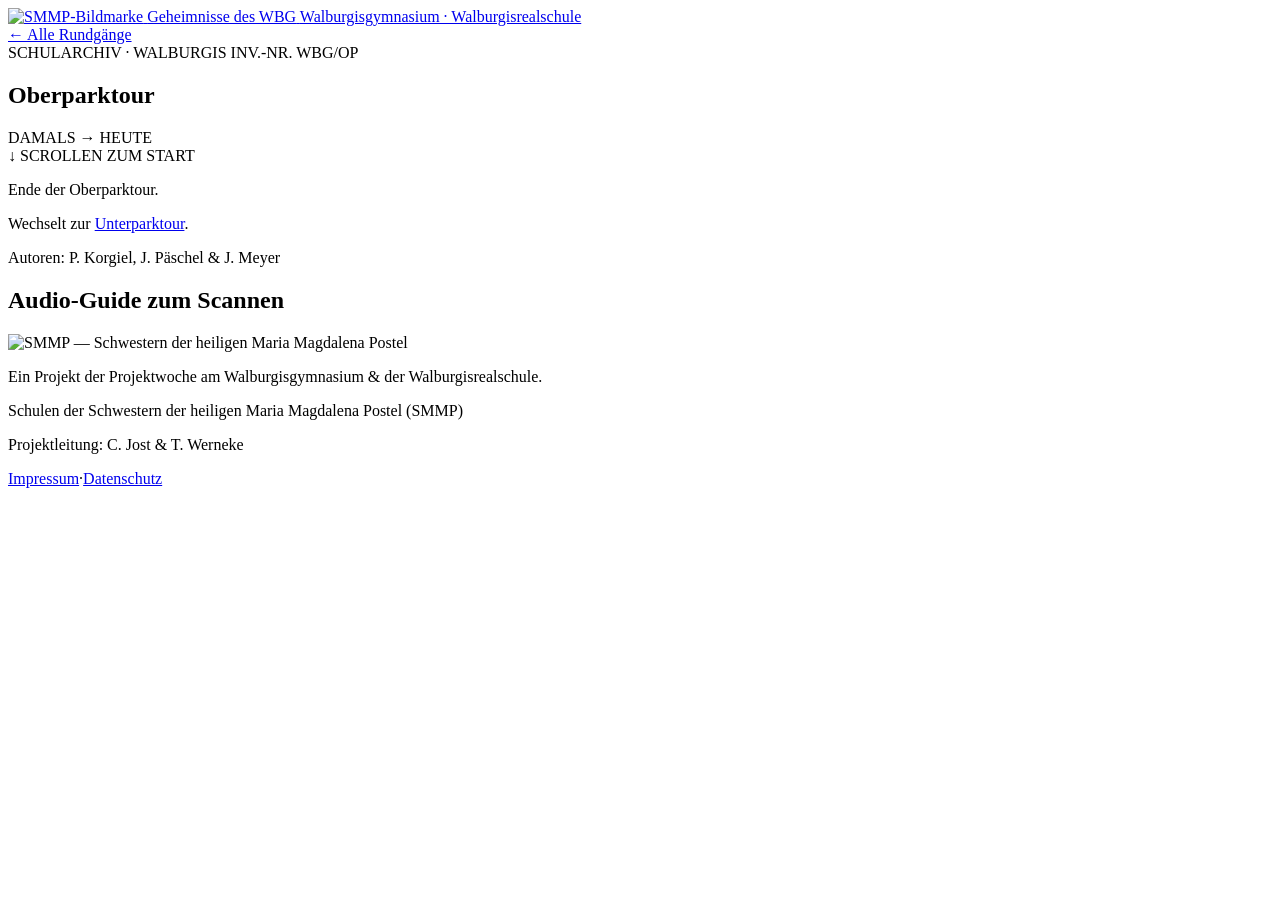
==== audioguide-oberpark.html @ 994c03fe "Add files via upload" ====
<!DOCTYPE html>
<html lang="de">
<head>
<meta charset="UTF-8">
<meta name="viewport" content="width=device-width, initial-scale=1.0">
<title>Oberparktour — Geheimnisse des WBG</title>
<meta name="description" content="Die Oberparktour: Hör-Rundgang durch den Oberpark des Walburgisgymnasiums & der Walburgisrealschule — alte Fotos reißen auf und zeigen das Heute.">
<link rel="icon" href="assets/img/favicon.png">
<link rel="preconnect" href="https://fonts.googleapis.com">
<link rel="preconnect" href="https://fonts.gstatic.com" crossorigin>
<link href="https://fonts.googleapis.com/css2?family=Special+Elite&family=Space+Grotesk:wght@400;500;600;700&display=swap" rel="stylesheet">
<script src="assets/js/qrcode.min.js?v=2"></script>
<link rel="stylesheet" href="assets/css/style.css?v=2">
<link rel="stylesheet" href="assets/css/audioguide.css?v=2">
</head>
<body data-theme="wbg">

<header class="site-header">
  <a class="brand" href="index.html">
    <span class="brand-logo"><img src="assets/img/smmp-bildmarke.jpg" alt="SMMP-Bildmarke"></span>
    <span class="brand-text">
      <span class="brand-title">Geheimnisse des WBG</span>
      <span class="brand-sub">Walburgisgymnasium · Walburgisrealschule</span>
    </span>
  </a>
  <nav class="crumbs"><a href="audioguide.html">← Alle Rundgänge</a></nav>
</header>

<div class="theme-switcher"></div>

<section class="hero">
  <div class="hero-paper"></div>
  <div class="hero-etikett">
    <div class="etikett-row">
      <span>SCHULARCHIV · WALBURGIS</span>
      <span>INV.-NR. WBG/OP</span>
    </div>
    <h1>Oberpark&shy;tour</h1>
    <div class="hero-years">
      <span class="ydamals">DAMALS</span>
      <span class="arrow">→</span>
      <span class="yheute">HEUTE</span>
    </div>
  </div>
  <div class="scroll-hint">↓ SCROLLEN ZUM START</div>
</section>

<!-- Die Stationen werden aus den Daten im Script unten erzeugt -->
<div id="stations"></div>

<section class="outro">
  <p class="outro-title">Ende der Oberparktour.</p>
  <p class="outro-sub">Wechselt zur <a href="audioguide-unterpark.html">Unterparktour</a>.</p>
  <p class="outro-autoren">Autoren: P. Korgiel, J. Päschel &amp; J. Meyer</p>
  <div class="qr-section">
    <h2>Audio-Guide zum Scannen</h2>
    <div class="qr-grid" id="qr-grid"></div>
  </div>
</section>

<footer class="site-footer">
  <img class="footer-logo" src="assets/img/smmp-logo.jpg" alt="SMMP — Schwestern der heiligen Maria Magdalena Postel">
  <p>Ein Projekt der Projektwoche am Walburgisgymnasium &amp; der Walburgisrealschule.</p>
  <p class="footer-note">Schulen der Schwestern der heiligen Maria Magdalena Postel (SMMP)</p>
  <p class="footer-note">Projektleitung: C. Jost &amp; T. Werneke</p>
  <nav class="footer-legal"><a href="rechtliches.html#impressum">Impressum</a><span>·</span><a href="rechtliches.html#datenschutz">Datenschutz</a></nav>
</footer>

<script>
/* ==================================================================
   STATIONEN DIESER ROUTE — neue Station = Block kopieren, anpassen.
   HTML, QR-Code und Audio-Player entstehen automatisch daraus.

   Medien: Jede Station hat einen eigenen Ordner unter
   assets/audio/Oberpark/Oberparktour/ (z.B. 1Klassentrakt) mit
   alt.jpg, heute.jpg und der Audio-Datei. Hier den Pfad eintragen,
   z.B. audio: 'assets/audio/Oberpark/Oberparktour/1Klassentrakt/aufnahme.m4a'
   ================================================================== */
var ROUTE = {
  /* Feste Adresse für die QR-Codes (GitHub Pages). Leer lassen würde
     automatisch die Adresse verwenden, unter der die Seite läuft. */
  baseUrl: 'https://thwerneke.github.io/Geheimnisse-des-WBG',
  page: 'audioguide-oberpark.html',
  stations: [
    {
      id: 'klassentrakt',
      name: 'Klassentrakt',
      title: 'Der Klassentrakt',
      year: 'FRÜHER',
      text: '',
      media: { old: 'assets/audio/Oberpark/Oberparktour/1Klassentrakt/alt.jpg', modern: 'assets/audio/Oberpark/Oberparktour/1Klassentrakt/heute.jpg', audio: 'assets/audio/Oberpark/Oberparktour/1Klassentrakt/Station 1A.m4a' }
    },
    {
      id: 'springbrunnen',
      name: 'Springbrunnen',
      title: 'Der Springbrunnen',
      year: 'FRÜHER',
      text: '',
      media: { old: 'assets/audio/Oberpark/Oberparktour/2Springbrunnen/alt.jpg', modern: 'assets/audio/Oberpark/Oberparktour/2Springbrunnen/heute.jpg', audio: 'assets/audio/Oberpark/Oberparktour/2Springbrunnen/Station 2A.m4a' }
    },
    {
      id: 'pavillon',
      name: 'Pavillon',
      title: 'Der Pavillon',
      year: 'FRÜHER',
      text: '',
      media: { old: 'assets/audio/Oberpark/Oberparktour/3Pavillion/alt.jpg', modern: 'assets/audio/Oberpark/Oberparktour/3Pavillion/heute.jpg', audio: 'assets/audio/Oberpark/Oberparktour/3Pavillion/Station 3A.m4a' }
    },
    {
      id: 'luft-und-sonnenbad',
      name: 'Luft- und Sonnenbad',
      title: 'Das Luft- und Sonnenbad',
      year: 'FRÜHER',
      text: '',
      media: { old: 'assets/audio/Oberpark/Oberparktour/4LuftundSonnenbad/damals.jpg', modern: 'assets/audio/Oberpark/Oberparktour/4LuftundSonnenbad/heute.jpg', audio: 'assets/audio/Oberpark/Oberparktour/4LuftundSonnenbad/Station 4A.m4a' }
    },
    {
      id: 'garten-und-feldanlage',
      name: 'Garten- und Feldanlage',
      title: 'Die Garten- und Feldanlage',
      year: 'FRÜHER',
      text: '',
      media: { old: 'assets/audio/Oberpark/Oberparktour/5Gartenanlage_Feldanlage/alt.jpg', modern: '', audio: 'assets/audio/Oberpark/Oberparktour/5Gartenanlage_Feldanlage/Station 5A.m4a' }
    },
    {
      id: 'tennis-und-sportplatz',
      name: 'Tennis- und Sportplatz',
      title: 'Tennis- und Sportplatz',
      year: 'FRÜHER',
      text: '',
      media: { old: 'assets/audio/Oberpark/Oberparktour/6Tennisplatz_Sportplatz/alt.jpg', modern: 'assets/audio/Oberpark/Oberparktour/6Tennisplatz_Sportplatz/heute.jpg', audio: 'assets/audio/Oberpark/Oberparktour/6Tennisplatz_Sportplatz/Station 6A.m4a' }
    },
    {
      id: 'gewaechshaeuser',
      name: 'Gewächshäuser',
      title: 'Die Gewächshäuser',
      year: 'FRÜHER',
      text: '',
      media: { old: 'assets/audio/Oberpark/Oberparktour/7Gewächshäuser/alt.jpg', modern: '', audio: 'assets/audio/Oberpark/Oberparktour/7Gewächshäuser/Station 7a.m4a' }
    },
    {
      id: 'kartoffelkeller',
      name: 'Kartoffelkeller',
      title: 'Der Kartoffelkeller',
      year: 'FRÜHER',
      text: '',
      media: { old: '', modern: 'assets/audio/Oberpark/Oberparktour/8Kartoffelkeller/heute.jpg', audio: 'assets/audio/Oberpark/Oberparktour/8Kartoffelkeller/Station 8A.m4a' }
    },
    {
      id: 'huehnerstall',
      name: 'Hühnerstall',
      title: 'Der Hühnerstall',
      year: 'FRÜHER',
      text: '',
      media: { old: '', modern: 'assets/audio/Oberpark/Oberparktour/9Hühnerstall/heute.jpg', audio: 'assets/audio/Oberpark/Oberparktour/9Hühnerstall/Station 9A.m4a' }
    }
  ]
};
</script>
<script src="assets/js/common.js?v=2"></script>
<script src="assets/js/audioguide.js?v=3"></script>
</body>
</html>
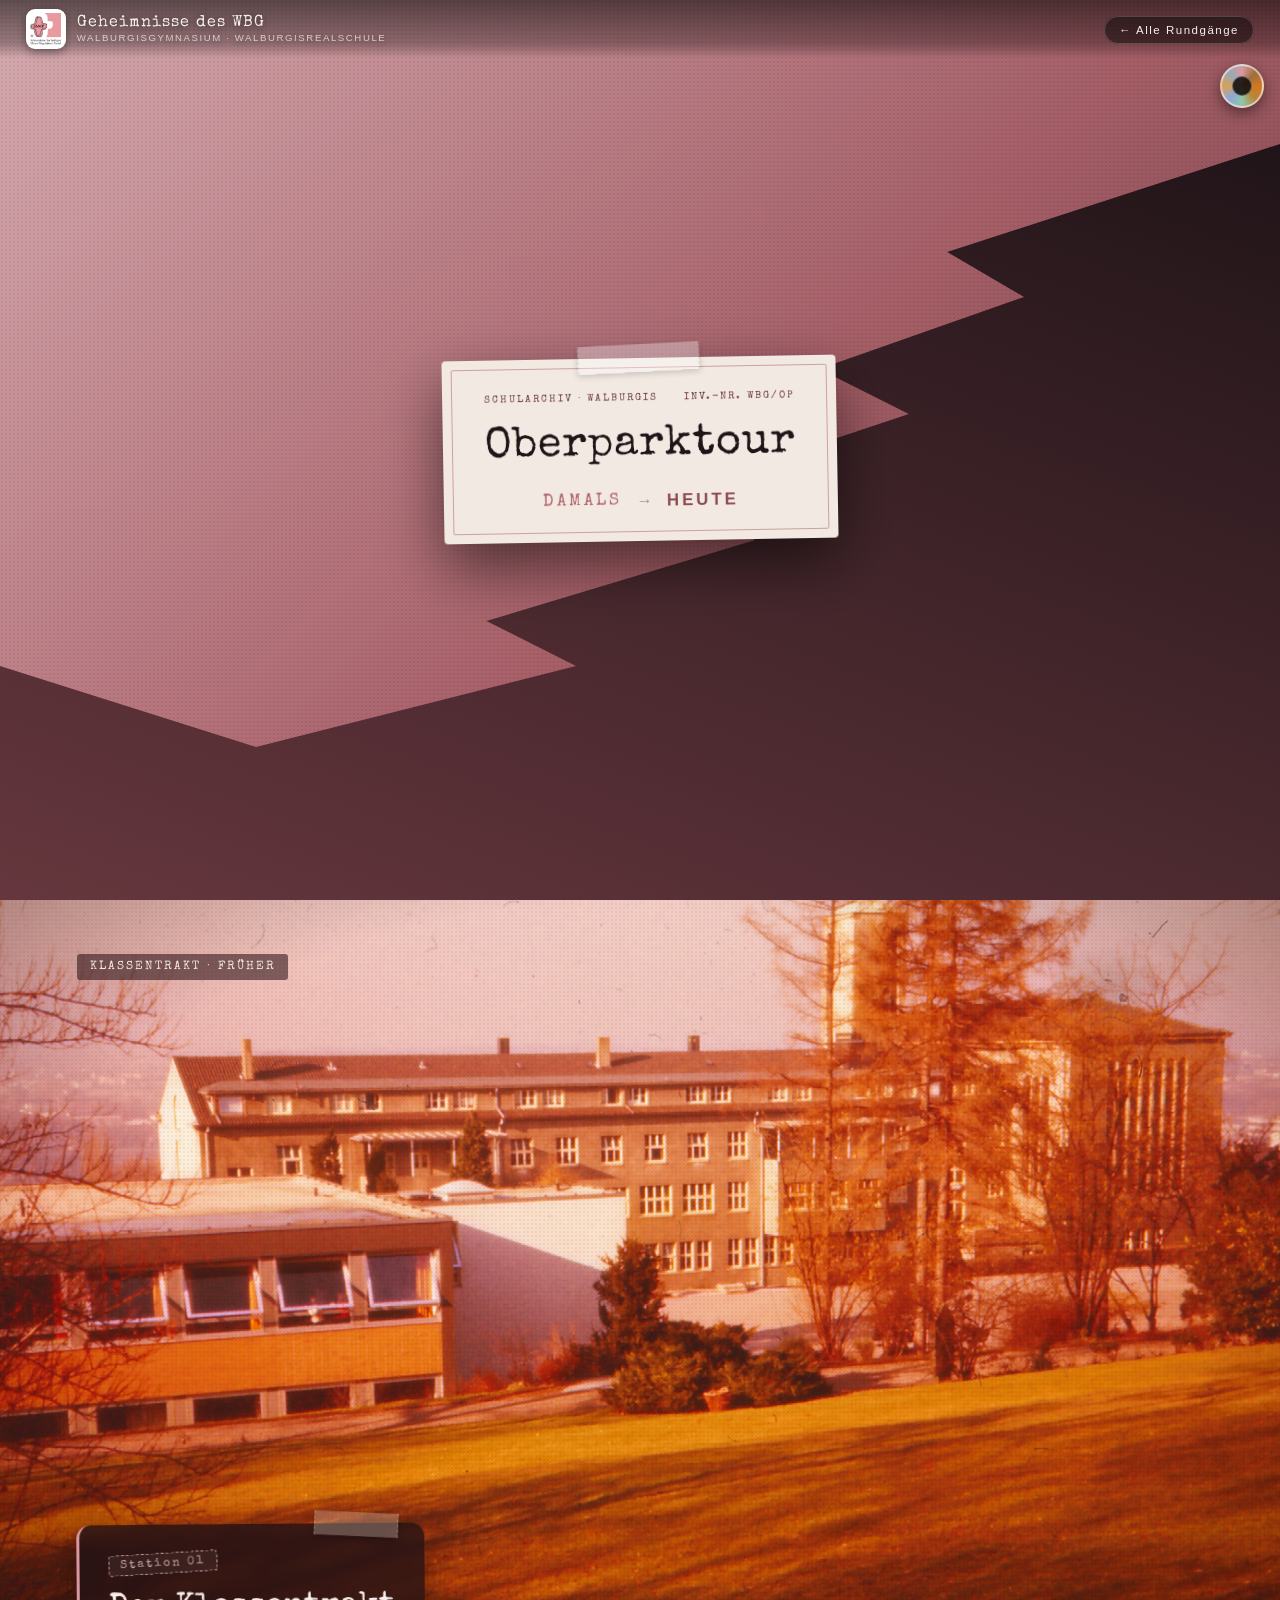
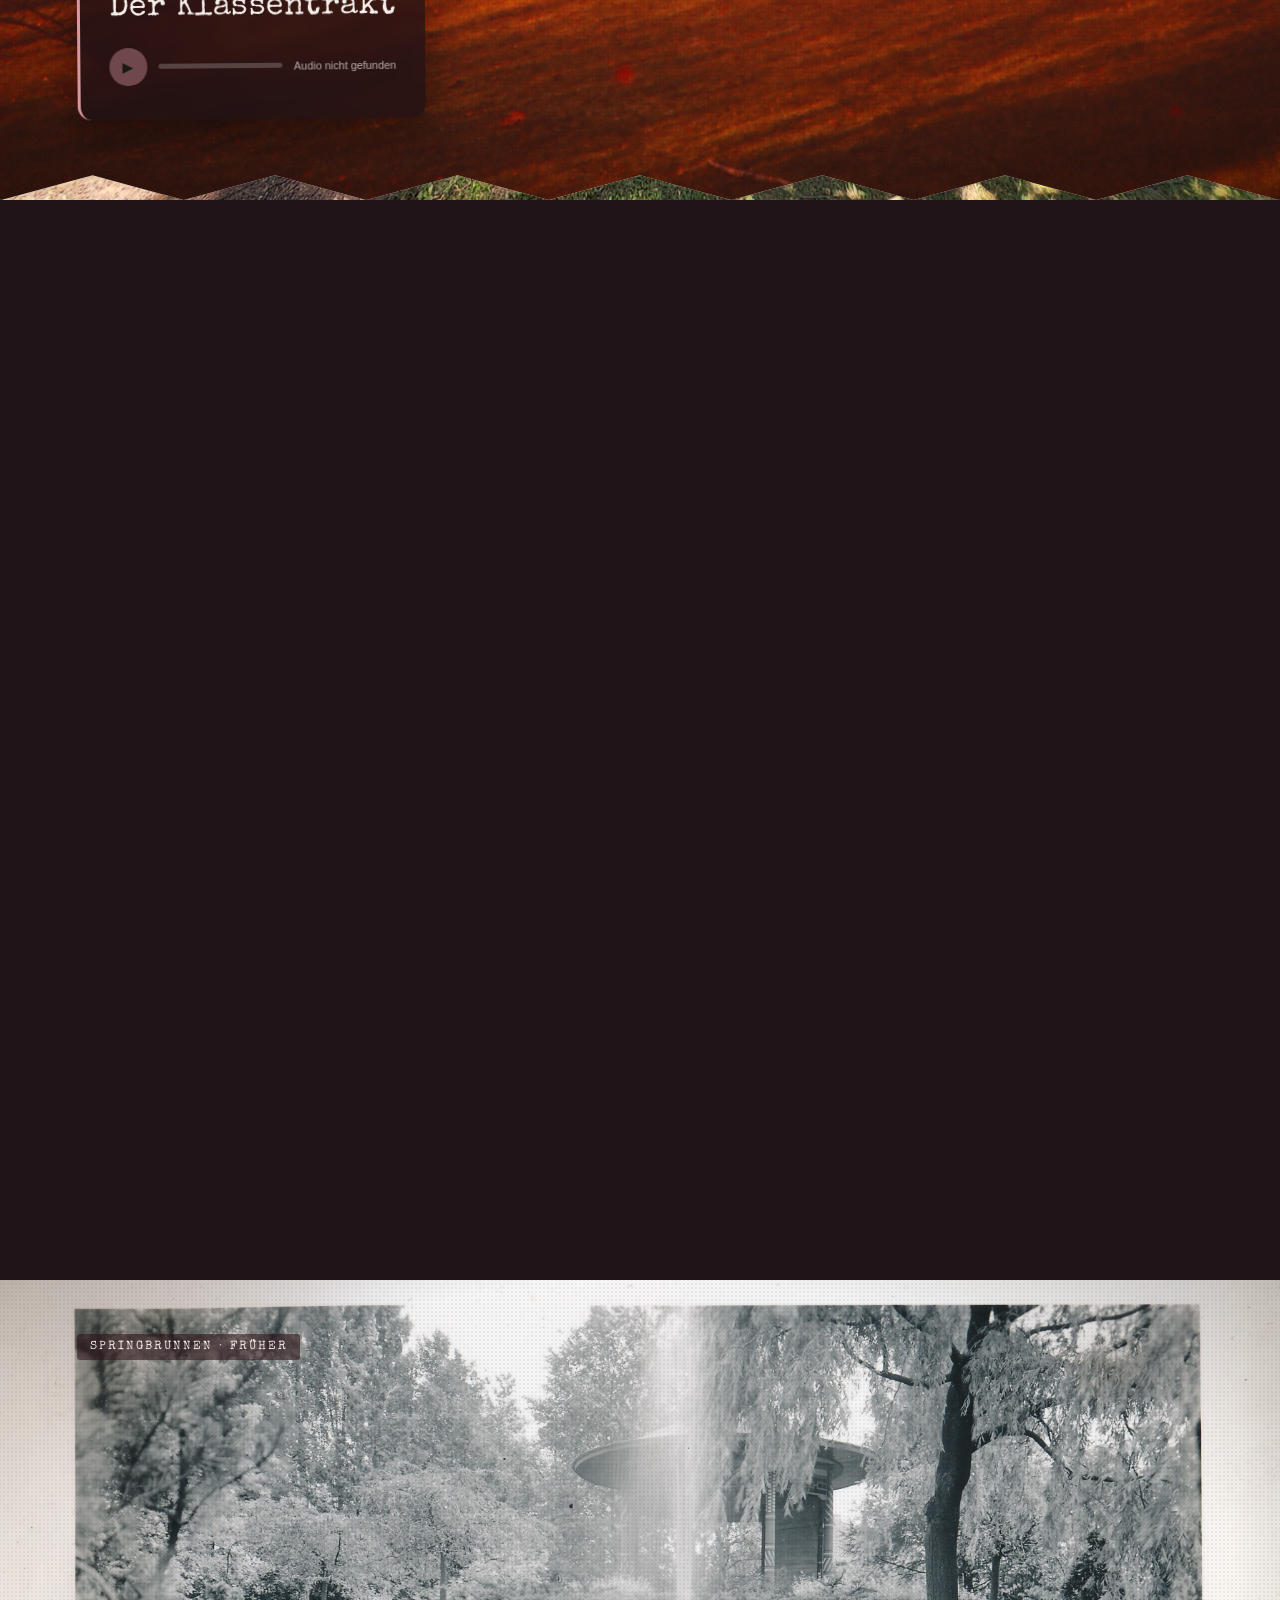
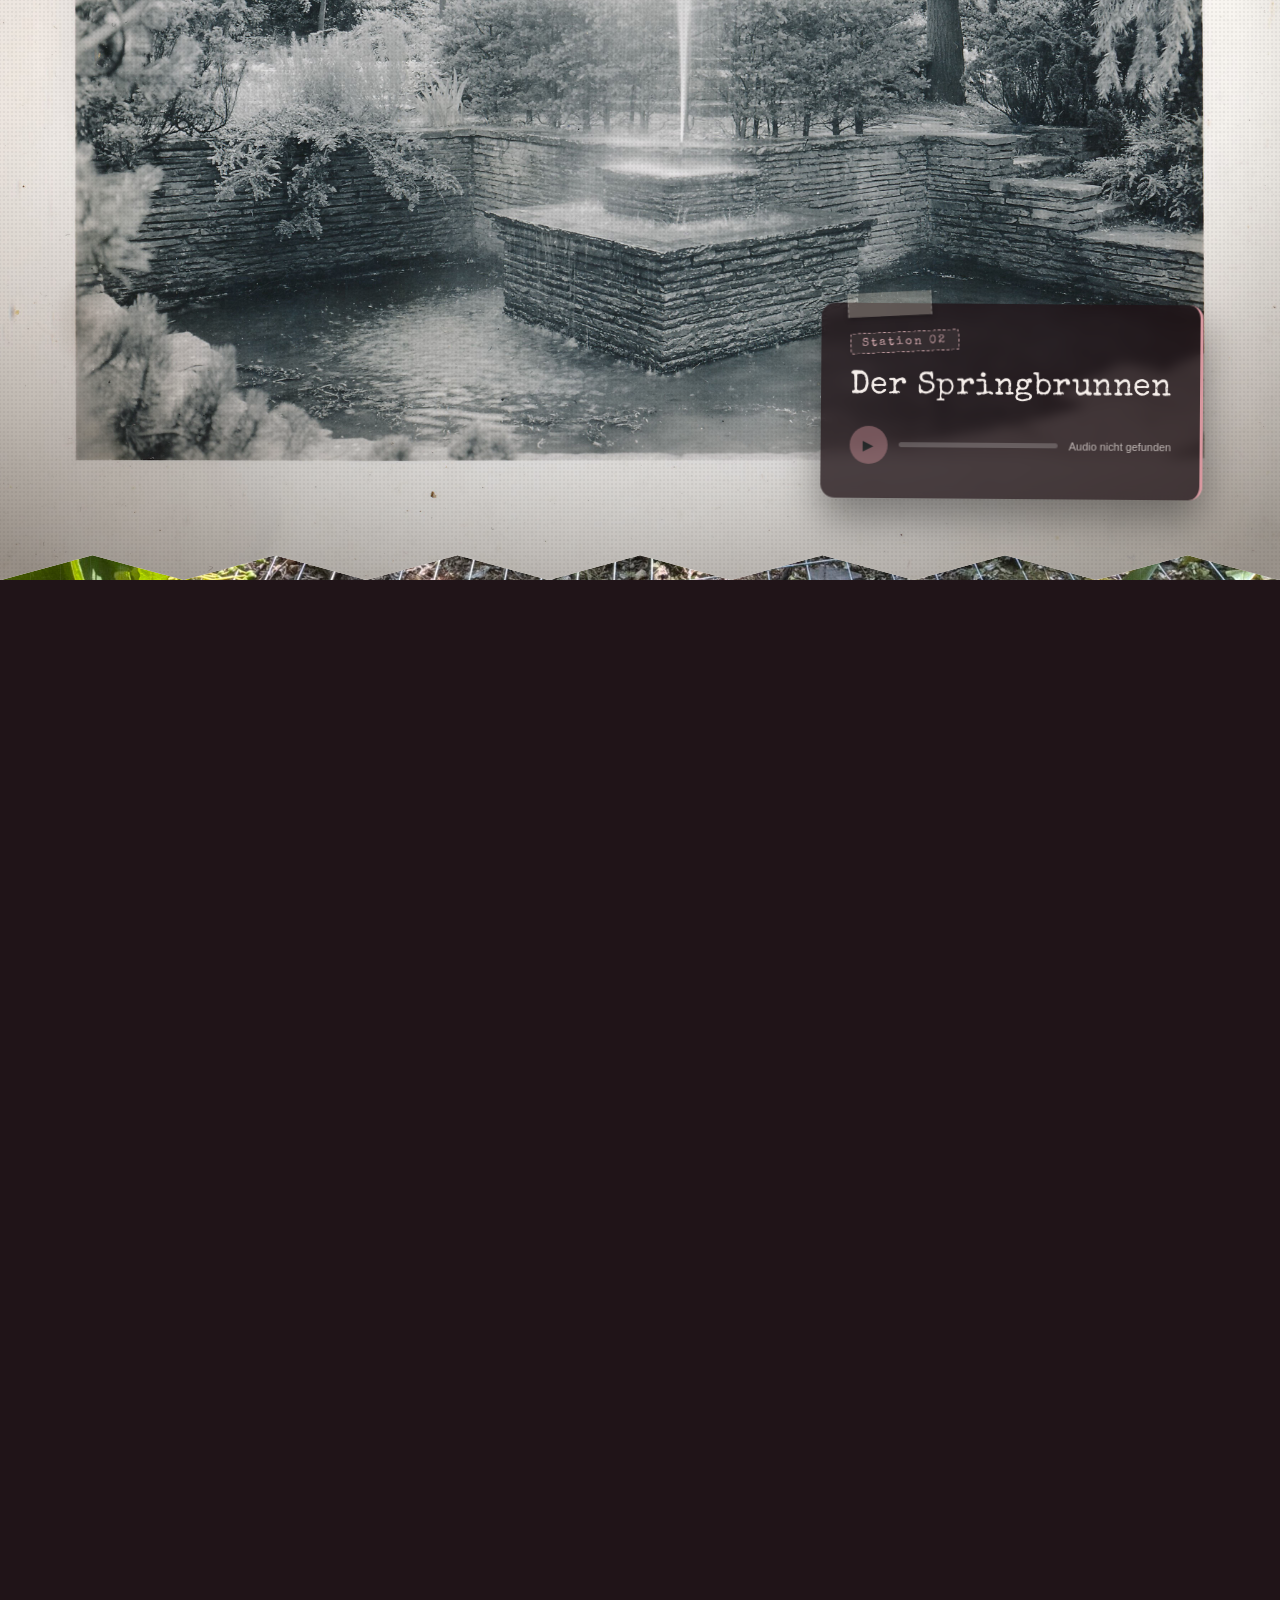
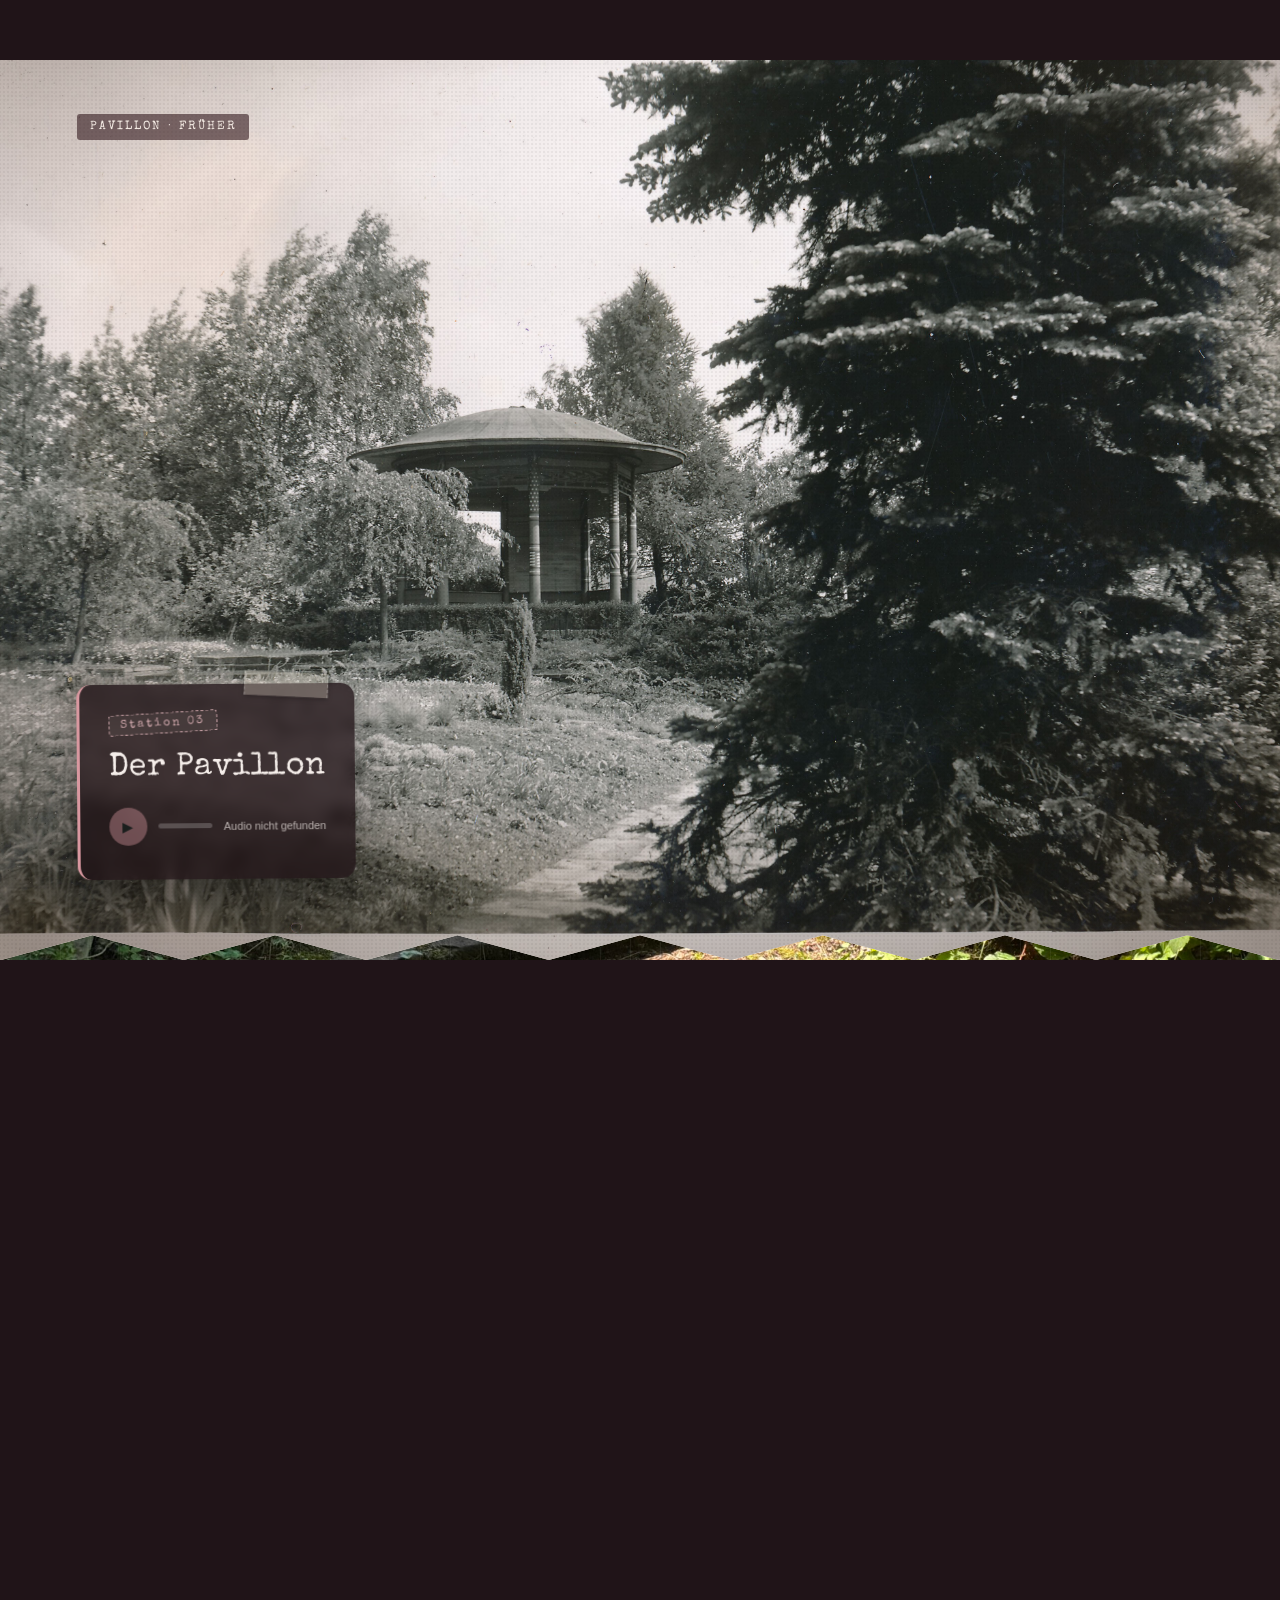
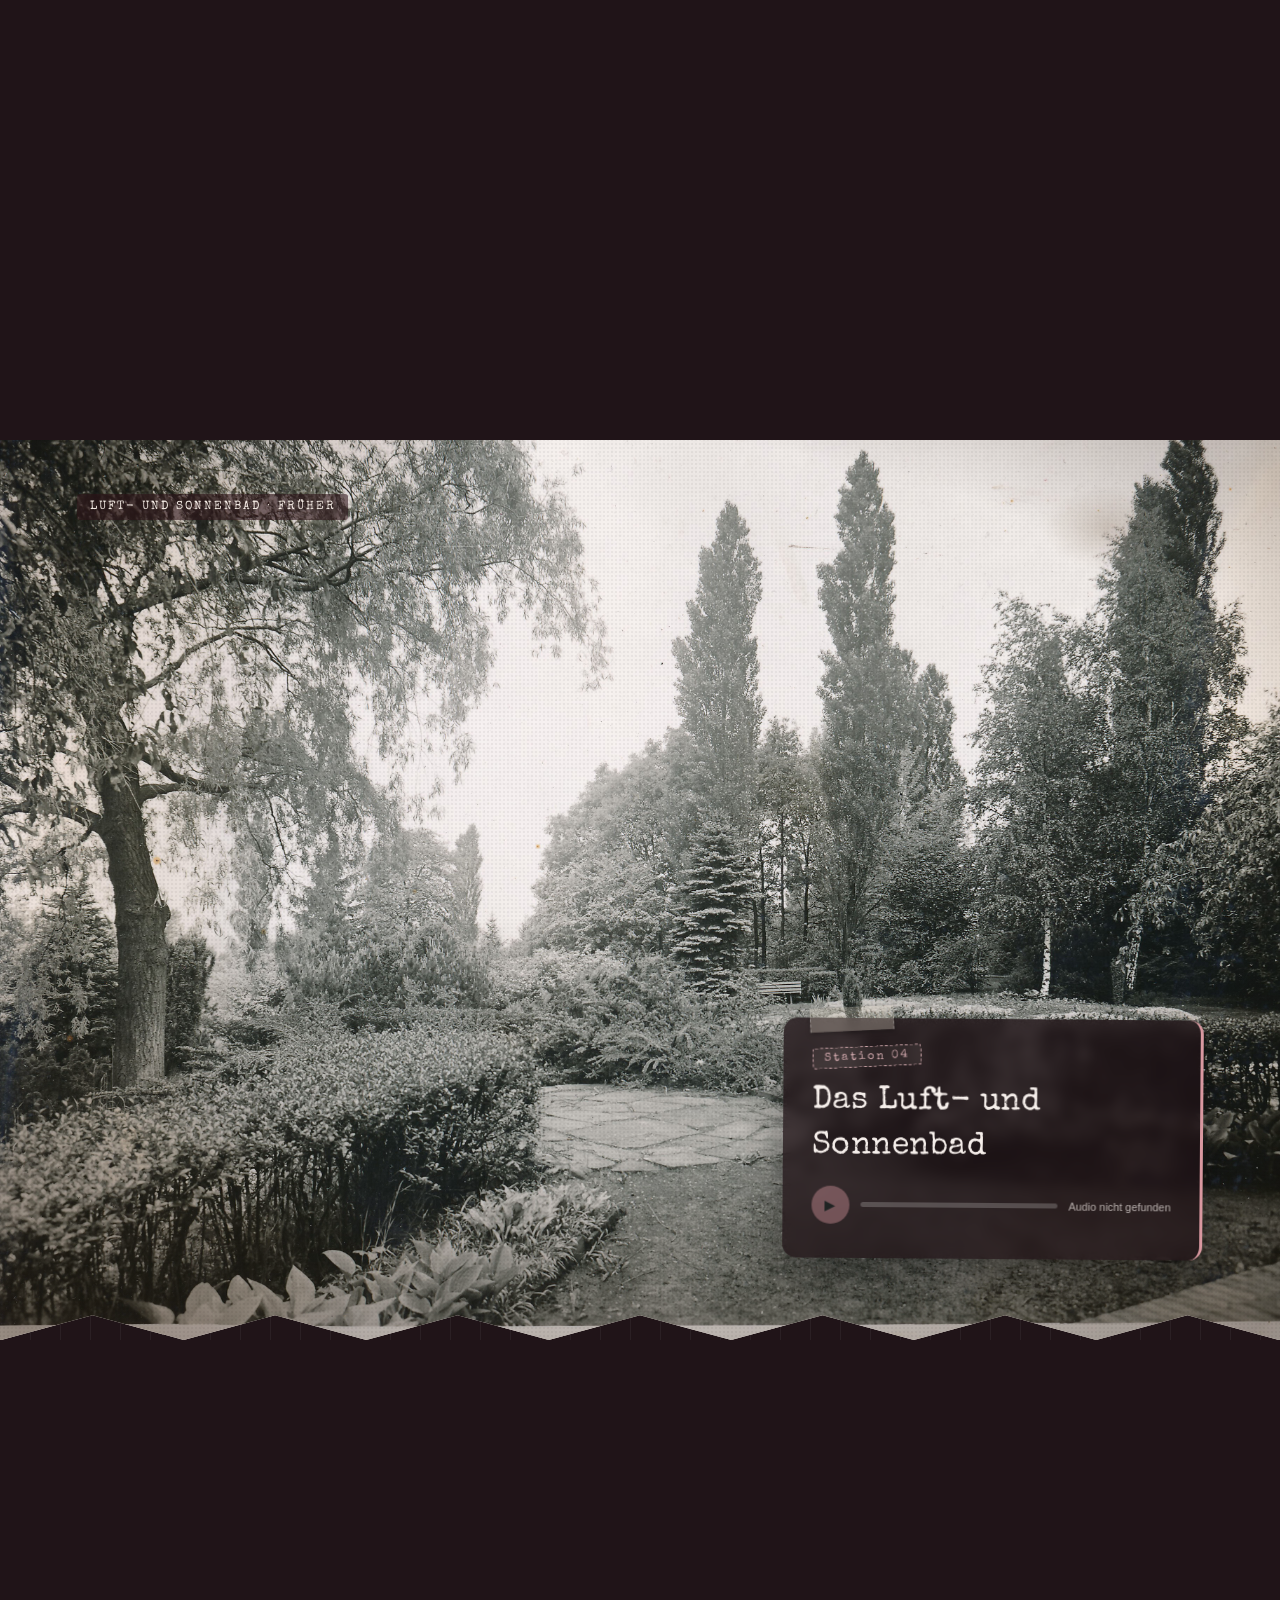
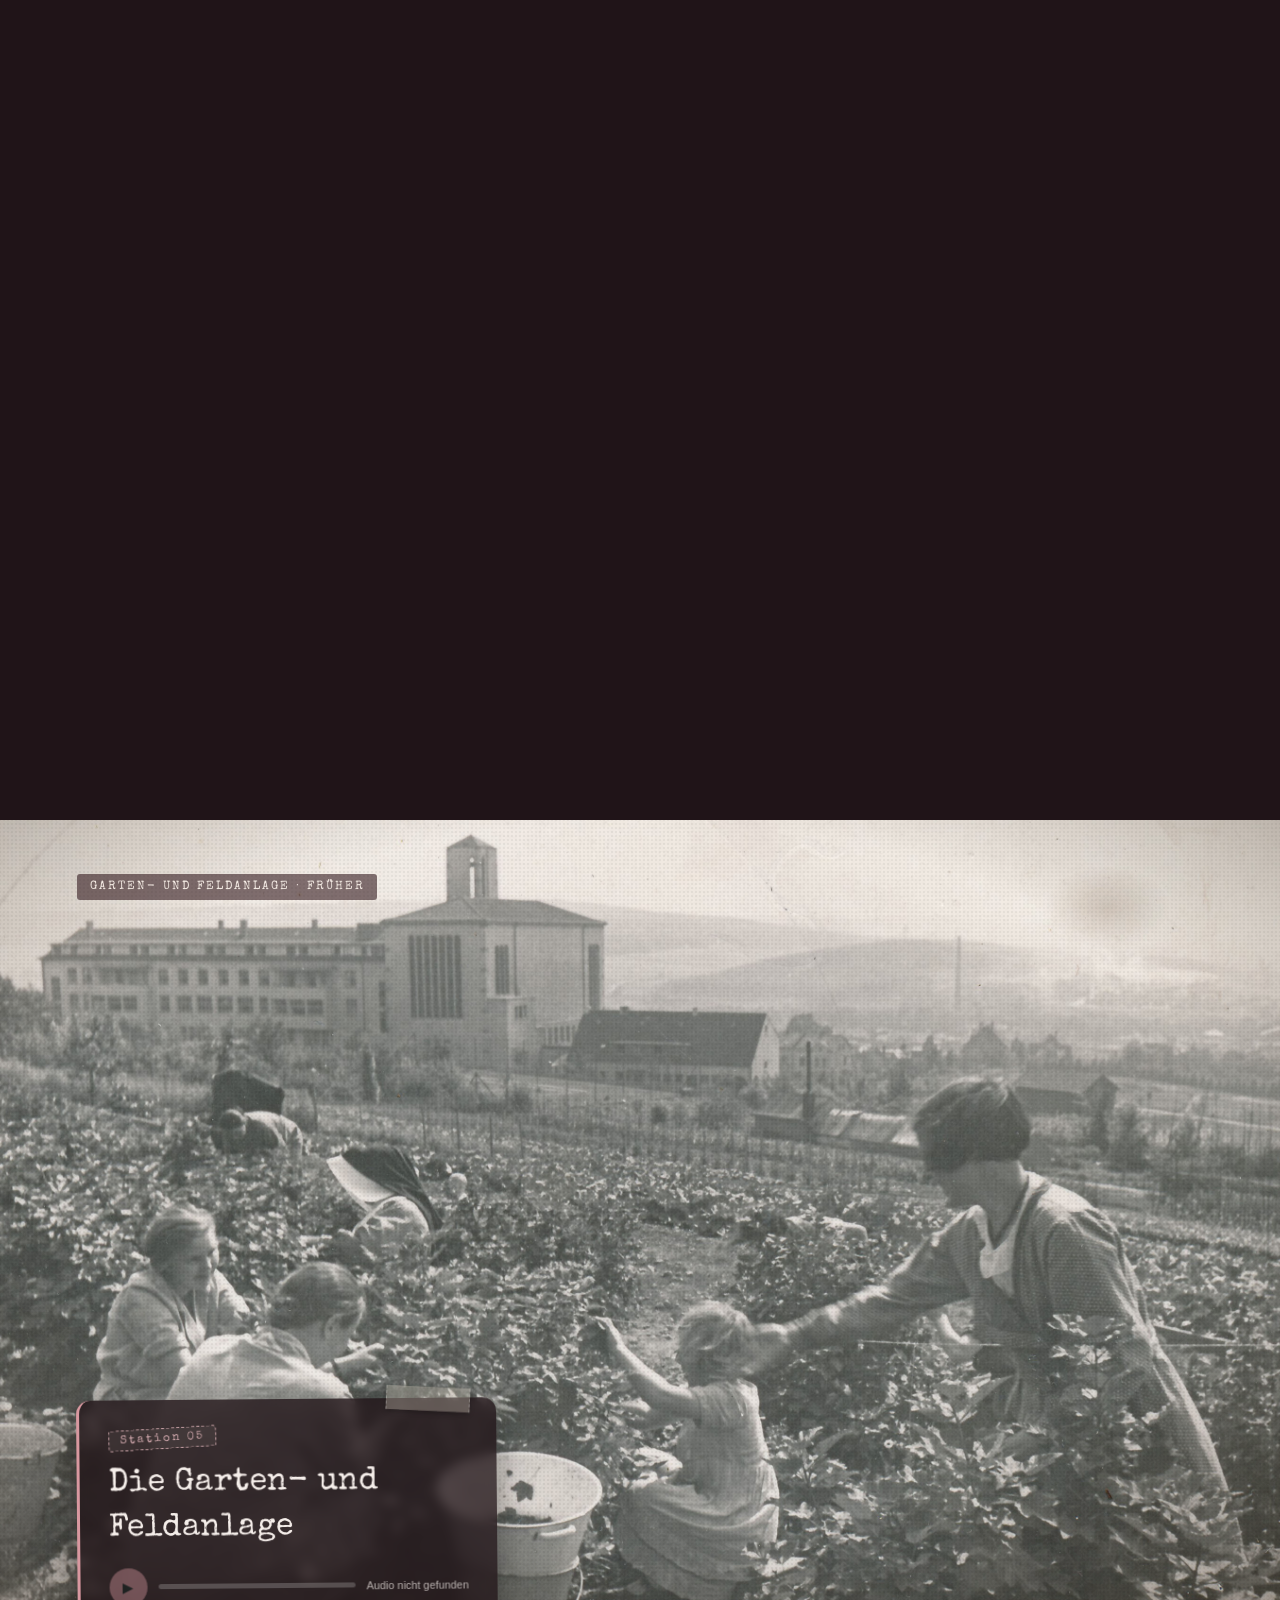
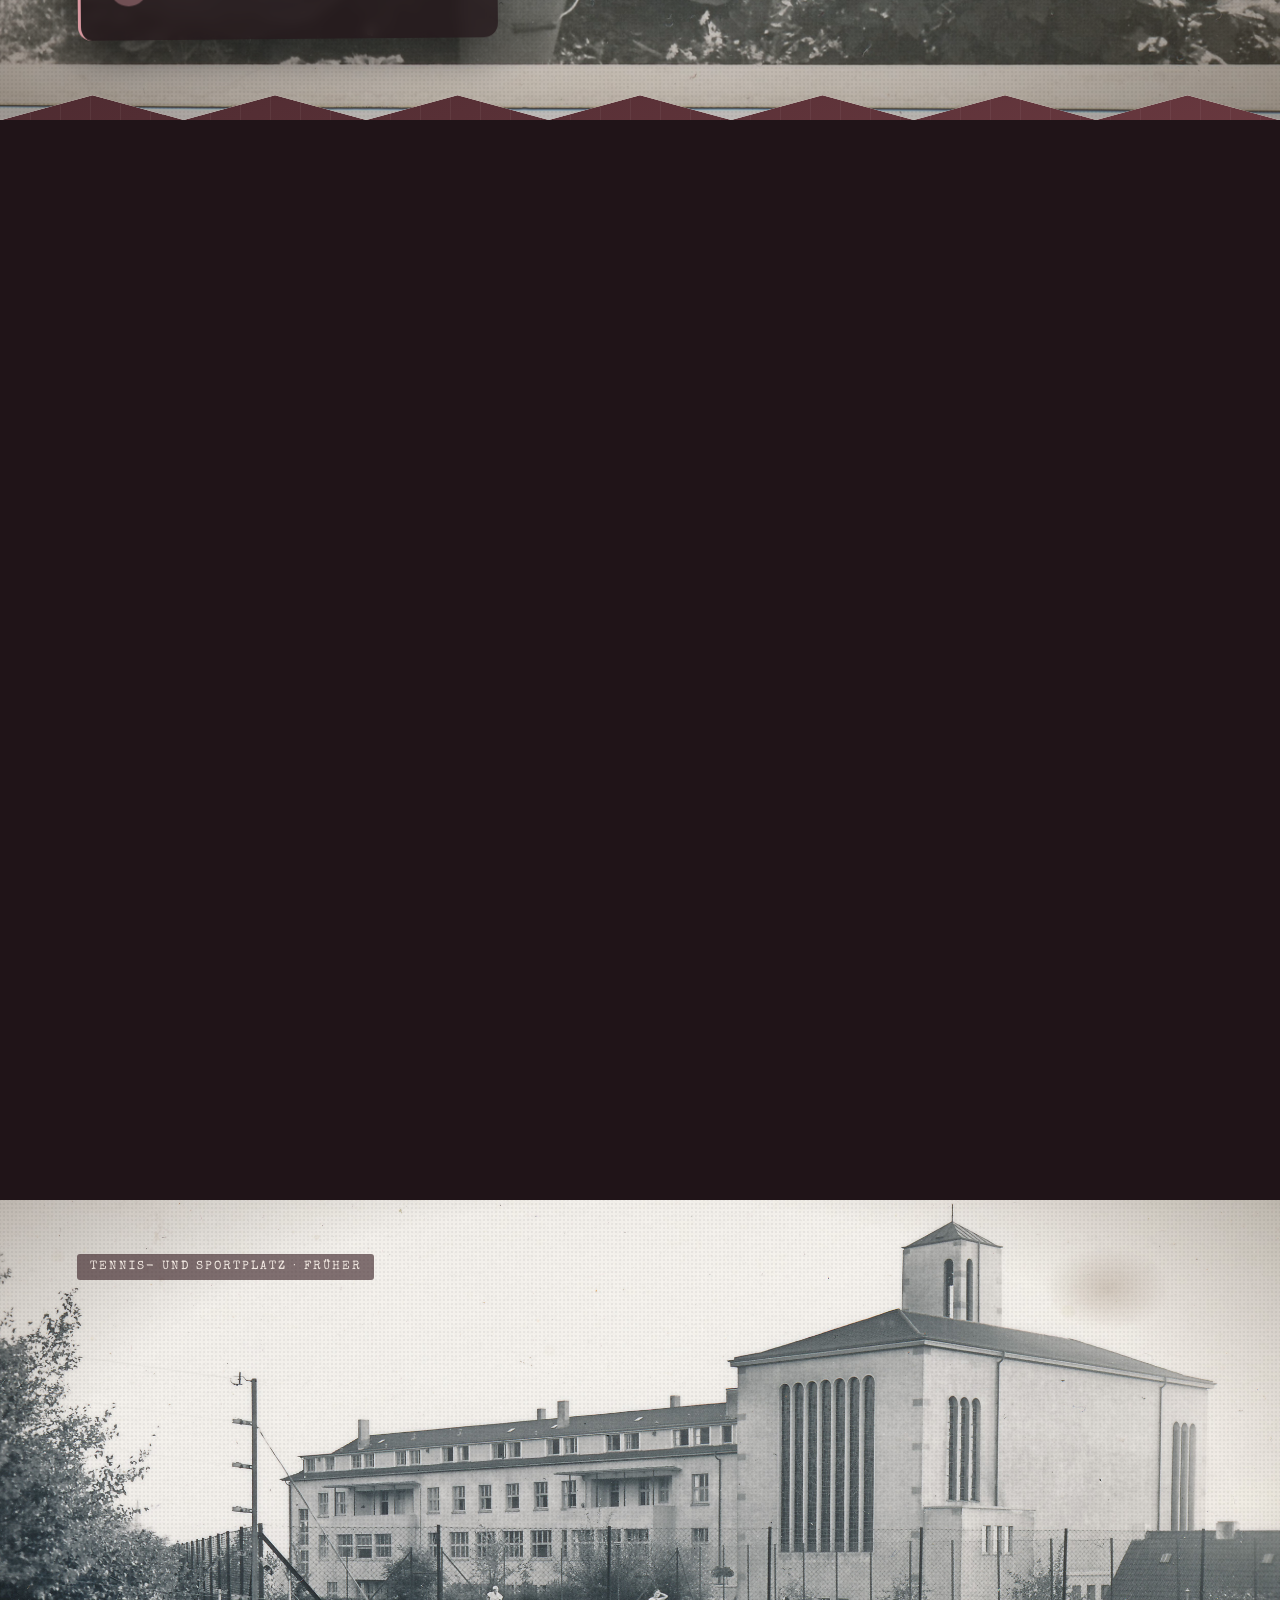
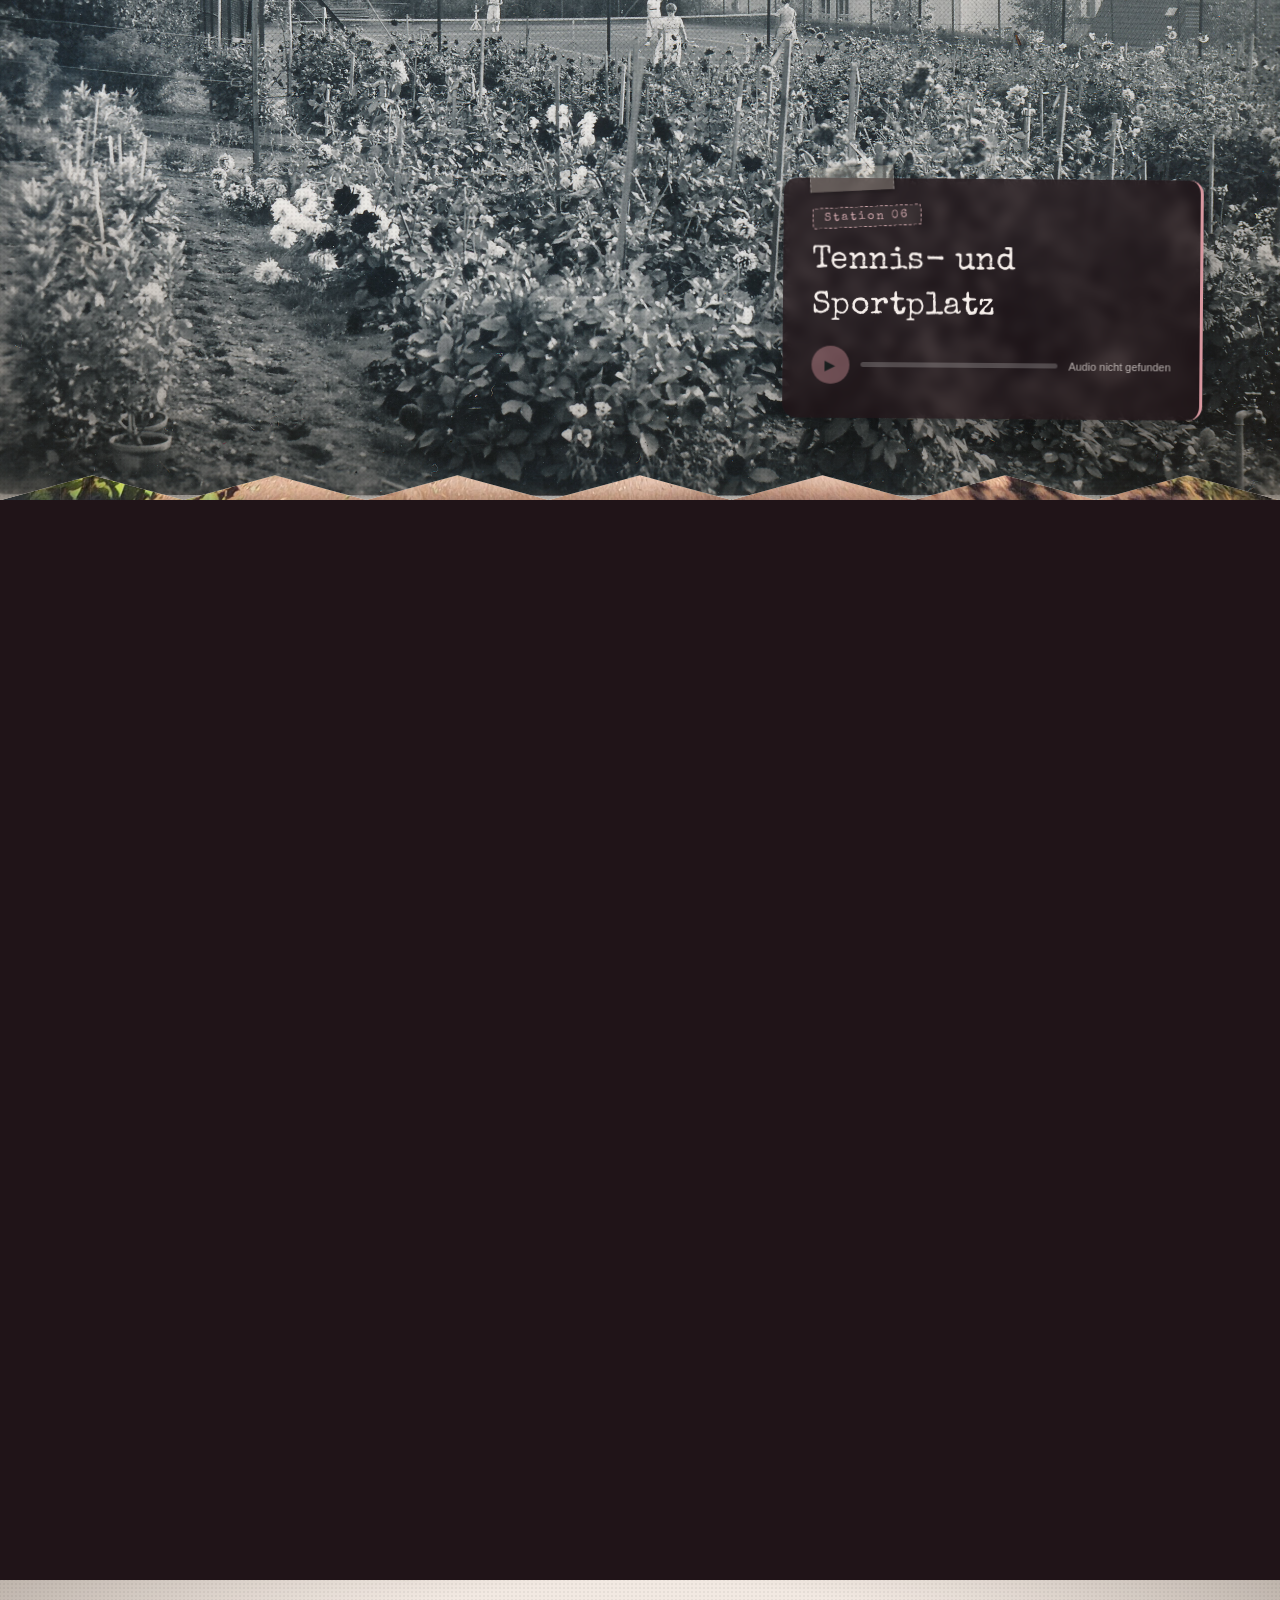
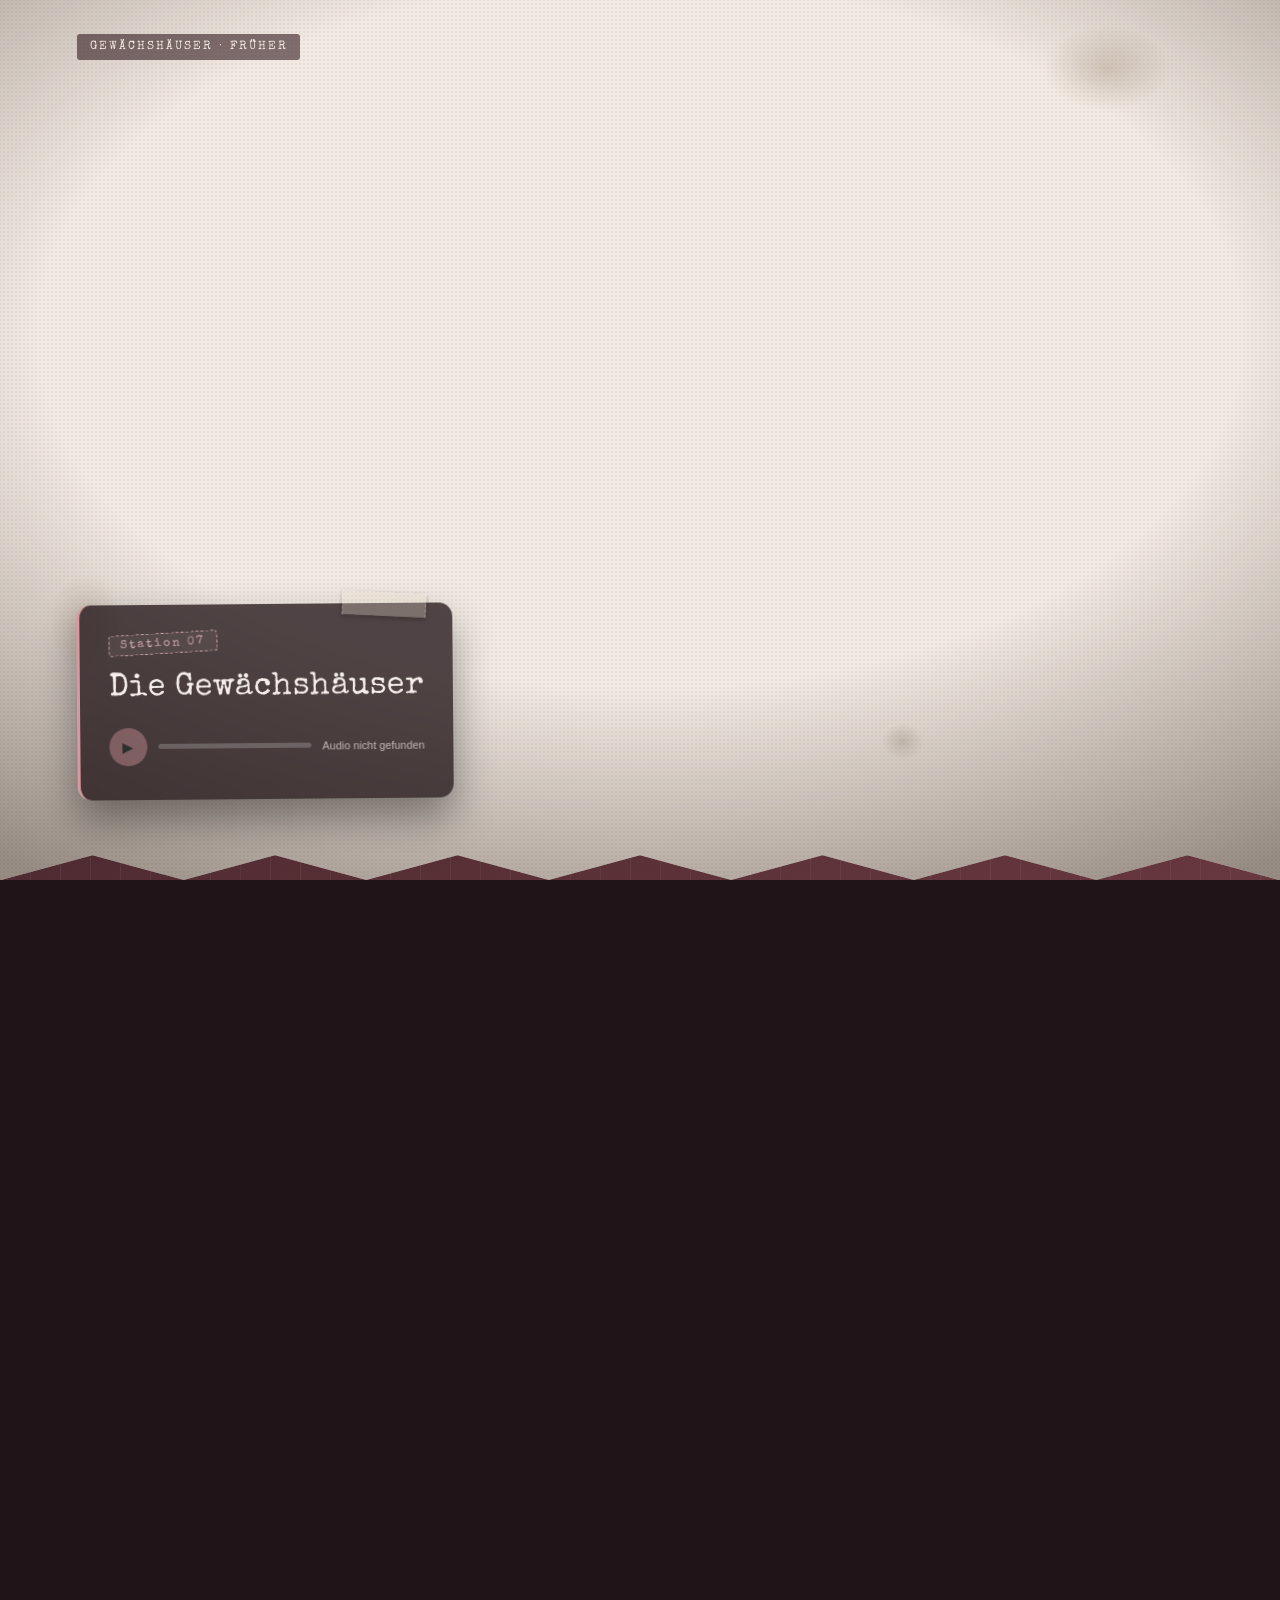
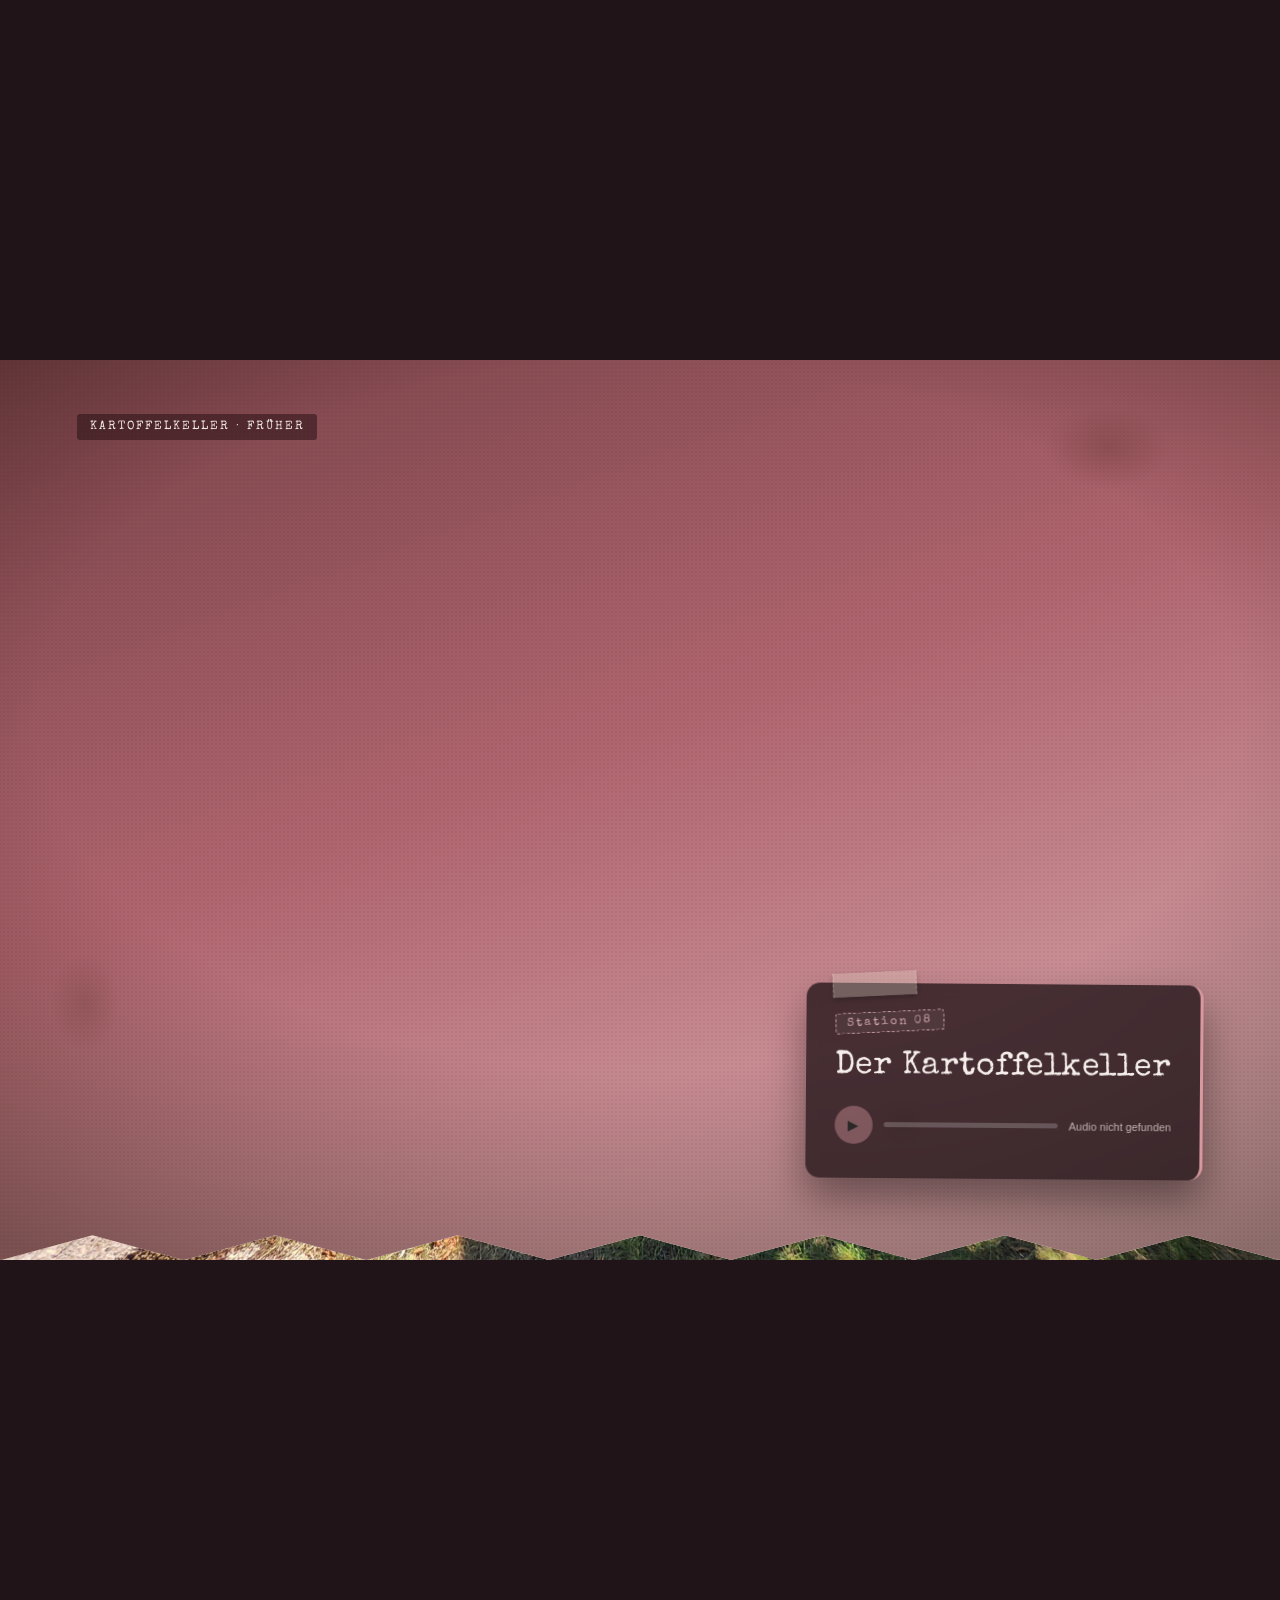
==== commit 99be9808: "Add files via upload" ====
--- a/audioguide-oberpark.html
+++ b/audioguide-oberpark.html
@@ -136,7 +136,7 @@
       title: 'Die Gewächshäuser',
       year: 'FRÜHER',
       text: '',
-      media: { old: 'assets/audio/Oberpark/Oberparktour/7Gewächshäuser/alt.jpg', modern: '', audio: 'assets/audio/Oberpark/Oberparktour/7Gewächshäuser/Station 7a.m4a' }
+      media: { old: 'assets/audio/Oberpark/Oberparktour/7Gewaechshaeuser/alt.jpg', modern: '', audio: 'assets/audio/Oberpark/Oberparktour/7Gewaechshaeuser/Station 7a.m4a' }
     },
     {
       id: 'kartoffelkeller',
@@ -152,7 +152,7 @@
       title: 'Der Hühnerstall',
       year: 'FRÜHER',
       text: '',
-      media: { old: '', modern: 'assets/audio/Oberpark/Oberparktour/9Hühnerstall/heute.jpg', audio: 'assets/audio/Oberpark/Oberparktour/9Hühnerstall/Station 9A.m4a' }
+      media: { old: '', modern: 'assets/audio/Oberpark/Oberparktour/9Huehnerstall/heute.jpg', audio: 'assets/audio/Oberpark/Oberparktour/9Huehnerstall/Station 9A.m4a' }
     }
   ]
 };
--- a/assets/css/style.css
+++ b/assets/css/style.css
@@ -0,0 +1,262 @@
+/* ==================================================================
+   ZEITREISE WBG — gemeinsames Design-System
+   Gilt für alle Seiten. Seiten-spezifisches CSS liegt daneben
+   (audioguide.css) oder direkt in der jeweiligen HTML-Datei.
+   ================================================================== */
+
+:root, body[data-theme="archiv"]{
+  --paper:#ECE3D0; --sepia-deep:#5C4028; --sepia-mid:#9C6F3E; --sepia-light:#D9C39A;
+  --ink:#221B12; --tafel:#2F5C4C; --tafel-light:#7FA694; --chalk:#F2EFE6;
+  --card-bg:rgba(24,18,12,.74);
+  --caption-old-bg:rgba(35,23,12,.58); --caption-modern-bg:rgba(8,20,17,.58);
+  /* Akzentfarbe aus dem SMMP-Logo */
+  --rose:#D998A0; --rose-deep:#8C4A52;
+}
+body[data-theme="fundstueck"]{
+  --paper:#F2E4C4; --sepia-deep:#8A4A24; --sepia-mid:#D4761F; --sepia-light:#E8B23D;
+  --ink:#241B12; --tafel:#5C7A3E; --tafel-light:#8FAE5F; --chalk:#F7F1E3;
+  --card-bg:rgba(30,19,10,.76);
+  --caption-old-bg:rgba(45,25,8,.6); --caption-modern-bg:rgba(16,22,8,.6);
+}
+body[data-theme="nachtklasse"]{
+  --paper:#E9E4D8; --sepia-deep:#4A3319; --sepia-mid:#B8863B; --sepia-light:#E8CE94;
+  --ink:#14141C; --tafel:#3D4A8C; --tafel-light:#7A85C4; --chalk:#EDEDF2;
+  --card-bg:rgba(12,12,22,.76);
+  --caption-old-bg:rgba(22,15,6,.58); --caption-modern-bg:rgba(7,9,22,.6);
+}
+/* WBG: Farbwelt aus dem SMMP-Schullogo (Altrosa + dunkles Weinrot) — Standard */
+body[data-theme="wbg"]{
+  --paper:#F2E9E2; --sepia-deep:#6B3A40; --sepia-mid:#B0656E; --sepia-light:#E3B7BC;
+  --ink:#201418; --tafel:#8C4A52; --tafel-light:#D998A0; --chalk:#F5EEEA;
+  --card-bg:rgba(30,16,20,.76);
+  --caption-old-bg:rgba(45,20,25,.58); --caption-modern-bg:rgba(32,10,16,.6);
+}
+/* Kreidetafel: klassisches Tafelgrün mit Kreideweiß */
+body[data-theme="kreide"]{
+  --paper:#E9EAE0; --sepia-deep:#4E4633; --sepia-mid:#8A7B52; --sepia-light:#CFC49B;
+  --ink:#16211B; --tafel:#2E6B4F; --tafel-light:#8FC7A8; --chalk:#F0F4EC;
+  --card-bg:rgba(14,26,20,.76);
+  --caption-old-bg:rgba(30,35,20,.58); --caption-modern-bg:rgba(8,24,16,.6);
+}
+/* Blaupause: Tinte & Cyanotypie */
+body[data-theme="blaupause"]{
+  --paper:#E7EAEF; --sepia-deep:#31395C; --sepia-mid:#5A6899; --sepia-light:#AEB9D9;
+  --ink:#131722; --tafel:#2C4A7C; --tafel-light:#8FA8D4; --chalk:#EDF0F5;
+  --card-bg:rgba(13,17,30,.78);
+  --caption-old-bg:rgba(20,25,45,.6); --caption-modern-bg:rgba(8,12,28,.6);
+}
+/* Kastanie: warme Herbsttöne */
+body[data-theme="kastanie"]{
+  --paper:#F0E4D0; --sepia-deep:#6B3E1E; --sepia-mid:#A8652F; --sepia-light:#DDB27C;
+  --ink:#241812; --tafel:#8C5A2E; --tafel-light:#D9A05B; --chalk:#F5EFE6;
+  --card-bg:rgba(32,20,12,.76);
+  --caption-old-bg:rgba(48,28,12,.58); --caption-modern-bg:rgba(28,16,6,.6);
+}
+/* Schiefer: ruhiges Grau mit warmem Papier */
+body[data-theme="schiefer"]{
+  --paper:#E8E6E1; --sepia-deep:#4A4038; --sepia-mid:#7A6E60; --sepia-light:#BFB4A4;
+  --ink:#191B1D; --tafel:#4A5560; --tafel-light:#9AA8B5; --chalk:#EFF1F3;
+  --card-bg:rgba(18,20,22,.78);
+  --caption-old-bg:rgba(35,32,28,.58); --caption-modern-bg:rgba(10,12,14,.6);
+}
+
+*{margin:0;padding:0;box-sizing:border-box;}
+html{scroll-behavior:smooth;background:var(--ink);}
+body{font-family:'Space Grotesk',sans-serif;background:var(--ink);color:var(--chalk);overflow-x:hidden;transition:background-color .4s ease,color .4s ease;}
+
+/* ---------- Sanftes Einblenden beim Laden + Seitenübergänge ---------- */
+body{animation:pageIn .9s ease both;}
+@keyframes pageIn{from{opacity:0;}to{opacity:1;}}
+/* Beim Verlassen kurz ausblenden (Fallback für ältere Browser, siehe common.js) */
+body.page-leave{animation:none;opacity:0;transition:opacity .22s ease;}
+/* Moderne Browser überblenden Seitenwechsel automatisch */
+@view-transition{navigation:auto;}
+::selection{background:var(--tafel);color:var(--chalk);}
+img{max-width:100%;display:block;}
+a{color:var(--tafel-light);}
+
+/* ---------- Kopfzeile ---------- */
+.site-header{
+  position:fixed;top:0;left:0;right:0;z-index:220;
+  display:flex;align-items:center;justify-content:space-between;gap:1rem;
+  padding:.55rem clamp(.9rem,3vw,1.6rem);
+  background:linear-gradient(180deg,rgba(0,0,0,.55),rgba(0,0,0,.28) 75%,transparent);
+}
+.brand{display:flex;align-items:center;gap:.7rem;text-decoration:none;color:var(--chalk);}
+.brand-logo{
+  width:40px;height:40px;flex-shrink:0;border-radius:9px;background:#fff;
+  display:flex;align-items:center;justify-content:center;overflow:hidden;
+  box-shadow:0 3px 10px rgba(0,0,0,.4);padding:4px;
+}
+.brand-logo img{width:100%;height:100%;object-fit:contain;}
+.brand-text{display:flex;flex-direction:column;line-height:1.15;text-shadow:0 2px 8px rgba(0,0,0,.6);}
+.brand-title{font-family:'Special Elite',monospace;font-size:1rem;letter-spacing:1px;}
+.brand-sub{font-size:.6rem;letter-spacing:1.6px;opacity:.75;text-transform:uppercase;}
+.crumbs a{
+  font-size:.72rem;letter-spacing:1.5px;text-decoration:none;color:var(--chalk);
+  background:rgba(0,0,0,.45);border:1px solid rgba(255,255,255,.18);
+  padding:.42rem .9rem;border-radius:18px;white-space:nowrap;
+  transition:background-color .2s ease;
+}
+.crumbs a:hover{background:rgba(0,0,0,.7);}
+@media (max-width:640px){
+  .brand-sub{display:none;}
+}
+
+/* ---------- Vorschau-Hinweis ---------- */
+.preview-badge{
+  position:fixed;bottom:14px;left:50%;transform:translateX(-50%);
+  background:rgba(0,0,0,.62);backdrop-filter:blur(4px);
+  color:#fff;font-size:.65rem;letter-spacing:1.5px;
+  padding:.4rem 1rem;border-radius:20px;z-index:200;
+  border:1px solid rgba(255,255,255,.15);pointer-events:none;white-space:nowrap;
+}
+
+/* ---------- Design-Rad (Farbwelt-Auswahl, oben rechts) ----------
+   Der Inhalt wird von assets/js/common.js erzeugt: Klick aufs Rad
+   klappt die Liste aus, Hover auf ein Design zeigt es live als Demo,
+   Klick übernimmt es dauerhaft. */
+.theme-switcher{
+  position:fixed;top:64px;right:16px;z-index:260;
+  display:flex;flex-direction:column;align-items:flex-end;gap:.55rem;
+}
+.wheel-btn{
+  width:44px;height:44px;border-radius:50%;cursor:pointer;position:relative;
+  border:2px solid rgba(255,255,255,.55);padding:0;
+  box-shadow:0 5px 14px rgba(0,0,0,.45);
+  transition:transform .25s ease;
+}
+.wheel-btn::after{ /* dunkle Nabe in der Mitte */
+  content:'';position:absolute;inset:10px;border-radius:50%;
+  background:rgba(18,14,12,.88);border:1px solid rgba(255,255,255,.3);
+}
+.wheel-btn:hover{transform:rotate(40deg) scale(1.08);}
+.theme-panel{
+  display:flex;flex-direction:column;gap:.1rem;min-width:172px;
+  background:rgba(10,8,7,.8);backdrop-filter:blur(8px);-webkit-backdrop-filter:blur(8px);
+  border:1px solid rgba(255,255,255,.16);border-radius:14px;padding:.5rem;
+  opacity:0;transform:translateY(-8px);pointer-events:none;
+  transition:opacity .2s ease,transform .2s ease;
+}
+.theme-switcher.open .theme-panel{opacity:1;transform:none;pointer-events:auto;}
+.panel-title{font-size:.6rem;letter-spacing:1.8px;text-transform:uppercase;opacity:.55;color:#fff;padding:.25rem .6rem .45rem;}
+.theme-option{
+  display:flex;align-items:center;gap:.6rem;width:100%;
+  background:none;border:none;cursor:pointer;color:#fff;
+  font-family:'Space Grotesk',sans-serif;font-size:.8rem;letter-spacing:.4px;
+  padding:.45rem .6rem;border-radius:9px;text-align:left;
+  transition:background-color .15s ease;
+}
+.theme-option:hover,.theme-option:focus{background:rgba(255,255,255,.13);outline:none;}
+.opt-dot{width:18px;height:18px;border-radius:50%;flex-shrink:0;border:1.5px solid rgba(255,255,255,.45);}
+.theme-option.active .opt-name{font-weight:700;}
+.theme-option.active::after{content:'✓';margin-left:auto;font-size:.8rem;opacity:.85;}
+@media (max-width:640px){
+  .theme-switcher{top:auto;bottom:52px;right:14px;flex-direction:column-reverse;}
+  .theme-panel{transform:translateY(8px);}
+  .theme-switcher.open .theme-panel{transform:none;}
+}
+
+/* ---------- Naht zwischen Sektionen (bewusst kompakt, keine große Lücke) ---------- */
+.seam{height:3.5rem;background:var(--ink);display:flex;align-items:center;justify-content:center;transition:background-color .4s ease;}
+.seam-ornament{width:70px;height:1px;background:linear-gradient(90deg,transparent,var(--tafel-light),transparent);position:relative;}
+.seam-ornament::before{content:'';position:absolute;left:50%;top:50%;transform:translate(-50%,-50%);width:6px;height:6px;border-radius:50%;background:var(--tafel-light);}
+
+/* ---------- Scroll-Hinweis (blendet nach dem ersten Scrollen aus) ---------- */
+.scroll-hint{
+  position:absolute;bottom:2.4rem;left:50%;transform:translateX(-50%);
+  font-size:.72rem;letter-spacing:2px;opacity:.65;z-index:8;
+  animation:bounce 2.2s infinite ease-in-out;transition:opacity .5s ease;
+}
+.scroll-hint.is-hidden{opacity:0;}
+@keyframes bounce{0%,100%{transform:translateX(-50%) translateY(0);}50%{transform:translateX(-50%) translateY(8px);}}
+
+/* ---------- Buttons ---------- */
+.btn{
+  display:inline-block;text-decoration:none;cursor:pointer;
+  font-family:'Space Grotesk',sans-serif;font-weight:600;font-size:.8rem;letter-spacing:1.5px;
+  color:var(--ink);background:var(--tafel-light);border:none;border-radius:24px;
+  padding:.65rem 1.4rem;transition:transform .15s ease,box-shadow .15s ease;
+}
+.btn:hover{transform:translateY(-2px);box-shadow:0 8px 18px rgba(0,0,0,.35);}
+.btn.btn-ghost{background:transparent;color:var(--chalk);border:1.5px solid rgba(255,255,255,.35);}
+
+/* ---------- Fußzeile ---------- */
+.site-footer{
+  background:#171310;padding:2.6rem 1.5rem 2.2rem;text-align:center;
+  display:flex;flex-direction:column;align-items:center;gap:.9rem;
+  border-top:1px solid rgba(255,255,255,.07);
+}
+.footer-logo{
+  width:150px;background:#fff;border-radius:10px;padding:10px 14px;
+  box-shadow:0 6px 18px rgba(0,0,0,.4);
+}
+.site-footer p{font-size:.8rem;opacity:.7;max-width:460px;line-height:1.55;}
+.site-footer .footer-note{font-size:.68rem;opacity:.45;}
+/* Impressum & Datenschutz — bewusst unauffällig */
+.footer-legal{display:flex;gap:.5rem;font-size:.64rem;letter-spacing:.5px;opacity:.4;margin-top:.4rem;}
+.footer-legal a{color:var(--chalk);text-decoration:none;}
+.footer-legal a:hover{text-decoration:underline;}
+.footer-legal span{opacity:.6;}
+
+/* ---------- Riss-Übergang als Seiten-Intro ----------
+   Wie bei den Audioguide-Stationen: Beim Scrollen reißt die obere
+   Ebene auf und gibt die untere frei. Bilder kommen aus data-alt /
+   data-neu am .riss-hero-Element — ohne Bild zeigen die Ebenen die
+   Layout-Farben als Symbolbild. Logik in assets/js/common.js. */
+.riss-hero{position:relative;height:170vh;}
+.riss-sticky{position:sticky;top:0;height:100vh;width:100%;overflow:hidden;background:var(--ink);}
+@supports (height:100dvh){ .riss-sticky{height:100dvh;} }
+.riss-ebene{background-size:cover;background-position:center;}
+.riss-neu{position:absolute;inset:0;background-image:linear-gradient(160deg,var(--ink) 0%,var(--tafel) 150%);transition:background-image .4s ease;}
+.riss-neu::after{
+  content:'';position:absolute;inset:0;
+  background-image:linear-gradient(rgba(255,255,255,.05) 1px,transparent 1px),linear-gradient(90deg,rgba(255,255,255,.05) 1px,transparent 1px);
+  background-size:30px 30px;
+}
+.riss-kante{
+  position:absolute;inset:-90px -90px 0;z-index:2;background:var(--paper);
+  will-change:clip-path,transform;pointer-events:none;
+  filter:drop-shadow(0 14px 18px rgba(0,0,0,.5));
+}
+.riss-wrap{position:absolute;inset:0;z-index:3;pointer-events:none;}
+.riss-canvas{position:absolute;inset:-90px -90px 0;will-change:clip-path,transform;}
+.riss-alt{position:absolute;inset:0;background-image:linear-gradient(160deg,var(--sepia-deep) 0%,var(--sepia-mid) 48%,var(--sepia-light) 100%);transition:background-image .4s ease;}
+.riss-alt::before{ /* Vignette */
+  content:'';position:absolute;inset:0;
+  background:radial-gradient(ellipse 75% 65% at 50% 45%,transparent 55%,rgba(25,12,0,.42) 100%);
+}
+.riss-alt::after{ /* Körnung */
+  content:'';position:absolute;inset:0;
+  background-image:radial-gradient(rgba(0,0,0,.1) 1px,transparent 1.2px);
+  background-size:4px 4px;mix-blend-mode:multiply;opacity:.45;
+}
+/* Titel-Karte: schwebt wie ein Archiv-Etikett über dem Riss */
+.riss-inhalt{
+  position:absolute;z-index:10;left:50%;top:50%;transform:translate(-50%,-50%) rotate(-1deg);
+  max-width:min(560px,88vw);text-align:center;
+  background:var(--paper);color:var(--ink);
+  padding:2rem 2.4rem 1.8rem;border-radius:4px;
+  box-shadow:0 24px 60px rgba(0,0,0,.55);
+  transition:background-color .4s ease,color .4s ease;
+}
+.riss-inhalt::before{
+  content:'';position:absolute;inset:9px;border:1.5px solid var(--sepia-mid);
+  border-radius:2px;opacity:.55;pointer-events:none;
+}
+.riss-inhalt::after{ /* Klebestreifen */
+  content:'';position:absolute;top:-14px;left:50%;transform:translateX(-50%) rotate(-2deg);
+  width:120px;height:28px;background:rgba(255,255,255,.32);
+  border-left:1px dashed rgba(0,0,0,.12);border-right:1px dashed rgba(0,0,0,.12);
+  box-shadow:0 2px 6px rgba(0,0,0,.18);
+}
+.riss-inhalt .eyebrow{font-weight:600;font-size:.68rem;letter-spacing:3px;color:var(--sepia-deep);margin-bottom:.8rem;}
+.riss-inhalt h1{font-family:'Special Elite',monospace;font-weight:400;font-size:clamp(1.6rem,4.5vw,2.7rem);line-height:1.25;}
+.riss-inhalt p{margin-top:.9rem;font-size:.88rem;line-height:1.6;opacity:.78;}
+
+/* ---------- Bewegung reduzieren ---------- */
+@media (prefers-reduced-motion:reduce){
+  html{scroll-behavior:auto;}
+  body{animation:none;}
+  .scroll-hint{animation:none;}
+}
--- a/assets/css/audioguide.css
+++ b/assets/css/audioguide.css
@@ -0,0 +1,226 @@
+/* ==================================================================
+   AUDIOGUIDE — Riss-Effekt, Stationen, Audio-Player, QR-Sektion
+   Wird von audioguide-oberpark.html und audioguide-unterpark.html
+   eingebunden. Basis-Design kommt aus style.css.
+   ================================================================== */
+
+/* ---------- Hero mit Archiv-Etikett ---------- */
+.hero{
+  height:100vh;position:relative;overflow:hidden;
+  display:flex;align-items:center;justify-content:center;text-align:center;
+  background:linear-gradient(200deg,var(--ink) 10%,var(--tafel) 150%);
+  transition:background .4s ease;
+}
+.hero-paper{
+  position:absolute;inset:0;
+  background-image:linear-gradient(135deg,var(--sepia-light) 0%,var(--sepia-mid) 55%,var(--sepia-deep) 100%);
+  clip-path:polygon(0 0,100% 0,100% 16%,74% 28%,80% 33%,64% 41%,71% 46%,52% 55%,59% 60%,38% 69%,45% 74%,20% 83%,0 74%);
+  opacity:.92;transition:background-image .4s ease;
+}
+.hero-paper::after{
+  content:'';position:absolute;inset:0;
+  background-image:radial-gradient(rgba(0,0,0,.12) 1px,transparent 1.2px);
+  background-size:4px 4px;mix-blend-mode:multiply;opacity:.5;
+}
+/* Das Etikett: wie eine Karteikarte aus dem Schularchiv */
+.hero-etikett{
+  position:relative;z-index:8;max-width:min(560px,88vw);
+  background:var(--paper);color:var(--ink);
+  padding:2.2rem 2.6rem 1.9rem;border-radius:4px;
+  box-shadow:0 24px 60px rgba(0,0,0,.55);
+  transform:rotate(-1deg);
+  animation:heroIn 1s cubic-bezier(.2,.7,.3,1) both;
+  transition:background-color .4s ease,color .4s ease;
+}
+.hero-etikett::before{ /* doppelte Rahmenlinie wie auf alten Formularen */
+  content:'';position:absolute;inset:9px;border:1.5px solid var(--sepia-mid);
+  border-radius:2px;opacity:.55;pointer-events:none;
+}
+.hero-etikett::after{ /* Klebestreifen oben */
+  content:'';position:absolute;top:-14px;left:50%;transform:translateX(-50%) rotate(-2deg);
+  width:120px;height:28px;background:rgba(255,255,255,.32);
+  border-left:1px dashed rgba(0,0,0,.12);border-right:1px dashed rgba(0,0,0,.12);
+  box-shadow:0 2px 6px rgba(0,0,0,.18);
+}
+.etikett-row{
+  display:flex;justify-content:space-between;gap:1rem;
+  font-family:'Special Elite',monospace;font-size:.62rem;letter-spacing:2px;
+  color:var(--sepia-deep);margin-bottom:1rem;
+}
+.hero-etikett h1{font-family:'Special Elite',monospace;font-weight:400;font-size:clamp(1.6rem,4.6vw,2.7rem);line-height:1.25;letter-spacing:1px;}
+.hero-years{margin-top:1.1rem;display:flex;align-items:center;justify-content:center;gap:.9rem;}
+.hero-years .ydamals{font-family:'Special Elite',monospace;font-size:1.05rem;letter-spacing:3px;color:var(--sepia-mid);}
+.hero-years .arrow{color:var(--sepia-deep);opacity:.55;font-size:1rem;}
+.hero-years .yheute{font-weight:700;font-size:1.05rem;letter-spacing:3px;color:var(--tafel);}
+@keyframes heroIn{from{opacity:0;transform:rotate(-1deg) translateY(18px);}to{opacity:1;transform:rotate(-1deg) translateY(0);}}
+
+/* ---------- Station ---------- */
+.station-outer{position:relative;height:220vh;}
+.station-sticky{position:sticky;top:0;height:100vh;width:100%;overflow:hidden;background:var(--ink);}
+/* Auf Handys verändert die Adressleiste die Viewport-Höhe — dvh verhindert
+   die Lücke, die sonst beim Scrollen unter den Fotos aufblitzt */
+@supports (height:100dvh){
+  .hero{height:100dvh;}
+  .station-sticky{height:100dvh;}
+}
+.photo-layer{position:absolute;inset:0;}
+.modern-photo{background-image:linear-gradient(160deg,var(--ink) 0%,var(--tafel) 150%);background-size:cover;background-position:center;transition:background-image .4s ease;}
+.modern-photo::after{
+  content:'';position:absolute;inset:0;
+  background-image:linear-gradient(rgba(255,255,255,.05) 1px,transparent 1px),linear-gradient(90deg,rgba(255,255,255,.05) 1px,transparent 1px);
+  background-size:30px 30px;
+}
+
+/* Papierkante: liegt hinter dem alten Foto und schaut am Riss hervor.
+   Kante und Foto-Ebene ragen oben und seitlich 90px über den Bildschirm
+   hinaus — so entsteht beim Verschieben/Drehen während des Aufreißens
+   keine Lücke am oberen Rand. */
+.old-photo-edge{
+  position:absolute;inset:-90px -90px 0;z-index:2;background:var(--paper);
+  will-change:clip-path,transform;pointer-events:none;
+  filter:drop-shadow(0 14px 18px rgba(0,0,0,.5));
+  transition:background-color .4s ease;
+}
+.old-photo-wrap{position:absolute;inset:0;z-index:3;will-change:opacity;}
+.old-photo-canvas{position:absolute;inset:-90px -90px 0;will-change:clip-path,transform;}
+.old-photo{position:absolute;inset:0;background-image:linear-gradient(160deg,var(--sepia-deep) 0%,var(--sepia-mid) 48%,var(--sepia-light) 100%);background-size:cover;background-position:center;transition:background-image .4s ease;}
+.old-photo::after{ /* Körnung */
+  content:'';position:absolute;inset:0;
+  background-image:radial-gradient(rgba(0,0,0,.1) 1px,transparent 1.2px);
+  background-size:4px 4px;mix-blend-mode:multiply;opacity:.45;
+}
+.old-photo::before{ /* Vignette: dunkle Ecken wie bei alten Abzügen */
+  content:'';position:absolute;inset:0;z-index:1;
+  background:radial-gradient(ellipse 75% 65% at 50% 45%,transparent 55%,rgba(25,12,0,.42) 100%);
+}
+.old-stains{ /* unregelmäßige Alters-Flecken */
+  position:absolute;inset:0;z-index:1;opacity:.5;mix-blend-mode:multiply;
+  background:
+    radial-gradient(ellipse 90px 60px at 82% 18%,rgba(92,58,20,.35),transparent 70%),
+    radial-gradient(ellipse 50px 70px at 12% 74%,rgba(92,58,20,.28),transparent 70%),
+    radial-gradient(ellipse 30px 26px at 68% 86%,rgba(60,35,10,.3),transparent 70%),
+    radial-gradient(ellipse 46px 20px at 34% 8%,rgba(92,58,20,.22),transparent 70%);
+}
+.photo-caption{position:absolute;top:6%;left:6%;font-size:.78rem;letter-spacing:2px;padding:.4rem .8rem;border-radius:3px;z-index:2;}
+.old-caption{font-family:'Special Elite',monospace;background:var(--caption-old-bg);color:var(--paper);transition:background-color .4s ease,color .4s ease;}
+.modern-caption{font-weight:600;background:var(--caption-modern-bg);color:var(--tafel-light);transition:background-color .4s ease,color .4s ease;}
+
+/* Papierschnipsel, die beim Aufreißen davonfliegen */
+.scrap{position:absolute;border:3px solid var(--paper);box-shadow:0 8px 16px rgba(0,0,0,.4);opacity:0;pointer-events:none;z-index:4;transition:border-color .4s ease;}
+.scrap-tex{width:100%;height:100%;background:linear-gradient(150deg,var(--sepia-light),var(--sepia-mid));}
+.s1{width:66px;height:46px;left:12%;bottom:34%;}
+.s2{width:48px;height:60px;left:52%;bottom:22%;}
+.s3{width:56px;height:38px;left:76%;bottom:38%;}
+
+/* ---------- Info-Karte ---------- */
+.station-num{
+  display:inline-block;font-family:'Special Elite',monospace;font-size:.72rem;letter-spacing:2px;
+  color:var(--sepia-light);border:1.5px dashed var(--sepia-light);padding:.25rem .65rem;
+  border-radius:3px;transform:rotate(-3deg);opacity:.9;
+  background:rgba(236,227,208,.07);
+  transition:color .4s ease,border-color .4s ease;
+}
+.content-card{
+  position:absolute;left:6%;bottom:9%;z-index:10;max-width:420px;
+  background:var(--card-bg);backdrop-filter:blur(6px);-webkit-backdrop-filter:blur(6px);
+  border-radius:14px;padding:1.7rem 1.8rem 1.6rem;box-shadow:0 20px 40px rgba(0,0,0,.4);
+  border-left:3px solid var(--tafel-light);
+  transition:transform .25s ease,box-shadow .25s ease,background-color .4s ease,border-color .4s ease;
+}
+.content-card::before{ /* Klebestreifen an der oberen Ecke */
+  content:'';position:absolute;top:-11px;right:26px;width:82px;height:24px;
+  background:rgba(236,227,208,.28);transform:rotate(3deg);
+  border-left:1px dashed rgba(255,255,255,.25);border-right:1px dashed rgba(255,255,255,.25);
+  box-shadow:0 2px 5px rgba(0,0,0,.25);pointer-events:none;
+}
+.content-card:hover{transform:translateY(-4px) rotate(0deg) !important;box-shadow:0 26px 50px rgba(0,0,0,.45);}
+.content-card.align-right{left:auto;right:6%;border-left:none;border-right:3px solid var(--tafel-light);}
+.content-card.align-right::before{right:auto;left:26px;transform:rotate(-3deg);}
+
+/* Überschrift: Schreibmaschine blendet beim Aufreißen zur modernen Schrift über */
+.content-card h2{position:relative;font-size:clamp(1.4rem,3vw,2rem);line-height:1.25;margin:.6rem 0 .8rem;}
+.content-card h2 .t-old{font-family:'Special Elite',monospace;font-weight:400;letter-spacing:.5px;}
+.content-card h2 .t-new{
+  position:absolute;left:0;top:0;width:100%;
+  font-family:'Space Grotesk',sans-serif;font-weight:700;opacity:0;
+}
+.content-card p{font-size:.92rem;line-height:1.55;opacity:.8;font-style:italic;margin-bottom:1.2rem;}
+
+/* ---------- Audio-Player ---------- */
+.audio-player{display:flex;align-items:center;gap:.7rem;margin-bottom:.5rem;}
+.play-btn{
+  position:relative;width:38px;height:38px;border-radius:50%;border:none;background:var(--tafel-light);
+  color:#08211d;font-size:.85rem;cursor:pointer;display:flex;align-items:center;justify-content:center;
+  flex-shrink:0;transition:transform .15s ease,background-color .4s ease;
+}
+.play-btn:hover{transform:scale(1.08);}
+.play-btn::before{
+  content:'';position:absolute;inset:-6px;border-radius:50%;border:2px solid var(--tafel-light);
+  opacity:0;pointer-events:none;animation:pulseRing 2.4s ease-out infinite;
+}
+.play-btn.is-playing::before{animation:none;opacity:0;}
+@keyframes pulseRing{0%{transform:scale(.8);opacity:.6;}70%{transform:scale(1.55);opacity:0;}100%{opacity:0;}}
+.track{flex:1;height:5px;background:rgba(255,255,255,.2);border-radius:3px;overflow:hidden;}
+.track-fill{height:100%;width:0%;background:var(--tafel-light);transition:background-color .4s ease;}
+.time{font-size:.68rem;opacity:.7;font-variant-numeric:tabular-nums;white-space:nowrap;}
+.qr-hint{font-size:.72rem;opacity:.6;margin-top:.3rem;}
+
+@media (max-width:640px){
+  .content-card,.content-card.align-right{left:4%;right:4%;max-width:none;bottom:6%;padding:1.4rem 1.4rem 1.3rem;border-left:3px solid var(--tafel-light);border-right:none;}
+}
+
+/* ---------- Outro + QR-Sektion ---------- */
+.outro{
+  min-height:75vh;display:flex;flex-direction:column;align-items:center;justify-content:center;
+  text-align:center;gap:.6rem;padding:3.5rem 2rem;
+  background:linear-gradient(180deg,var(--sepia-deep) -60%,var(--ink) 55%);
+  position:relative;transition:background .4s ease;
+}
+.outro-title{font-family:'Special Elite',monospace;font-size:1.1rem;letter-spacing:1px;}
+.outro-sub{opacity:.55;font-size:.85rem;max-width:420px;}
+.outro-autoren{opacity:.45;font-size:.72rem;letter-spacing:.5px;}
+.qr-section{margin-top:2.8rem;display:flex;flex-direction:column;align-items:center;gap:.9rem;max-width:560px;position:relative;z-index:8;}
+.qr-section h2{font-weight:700;font-size:1.35rem;}
+.qr-intro{font-size:.85rem;opacity:.7;text-align:center;line-height:1.55;}
+.qr-grid{display:flex;flex-wrap:wrap;justify-content:center;gap:1.6rem;margin-top:.6rem;}
+
+/* QR-Karten wie angepinnte Polaroids */
+.qr-card{
+  position:relative;background:var(--paper);border-radius:6px;padding:1.1rem 1rem .85rem;
+  display:flex;flex-direction:column;align-items:center;gap:.6rem;
+  box-shadow:0 10px 24px rgba(0,0,0,.35);
+  transform:rotate(-2deg);
+  transition:transform .2s ease,box-shadow .2s ease,background-color .4s ease;
+}
+.qr-card:nth-child(even){transform:rotate(1.6deg);}
+.qr-card::before{ /* Pinnnadel */
+  content:'';position:absolute;top:-7px;left:50%;transform:translateX(-50%);
+  width:14px;height:14px;border-radius:50%;
+  background:radial-gradient(circle at 35% 30%,#F0B9BF,var(--rose) 55%,var(--rose-deep));
+  box-shadow:0 3px 5px rgba(0,0,0,.4);
+}
+.qr-card:hover{transform:rotate(0deg) translateY(-5px);box-shadow:0 16px 32px rgba(0,0,0,.4);}
+.qr-code{width:120px;height:120px;}
+.qr-label{font-family:'Special Elite',monospace;font-size:.78rem;color:var(--ink);letter-spacing:1px;transition:color .4s ease;}
+.qr-note{font-size:.72rem;opacity:.5;text-align:center;max-width:400px;}
+
+/* ---------- Drucken: nur die QR-Karten, sauber auf Weiß ---------- */
+@media print{
+  body{background:#fff !important;color:#000 !important;}
+  .site-header,.preview-badge,.theme-switcher,.hero,.seam,#stations,
+  .outro-title,.outro-sub,.qr-note,.site-footer{display:none !important;}
+  .outro{background:#fff !important;min-height:auto;padding:1cm 0;}
+  .qr-section{max-width:none;}
+  .qr-intro{color:#000;opacity:1;}
+  .qr-card,.qr-card:nth-child(even){
+    background:#fff;transform:none;box-shadow:none;
+    border:1.5px solid #000;border-radius:0;padding:1.2cm;
+  }
+  .qr-card::before{display:none;}
+  .qr-label{color:#000;font-size:1rem;}
+}
+
+@media (prefers-reduced-motion:reduce){
+  .hero-etikett{animation:none;}
+  .play-btn::before{animation:none;}
+}
